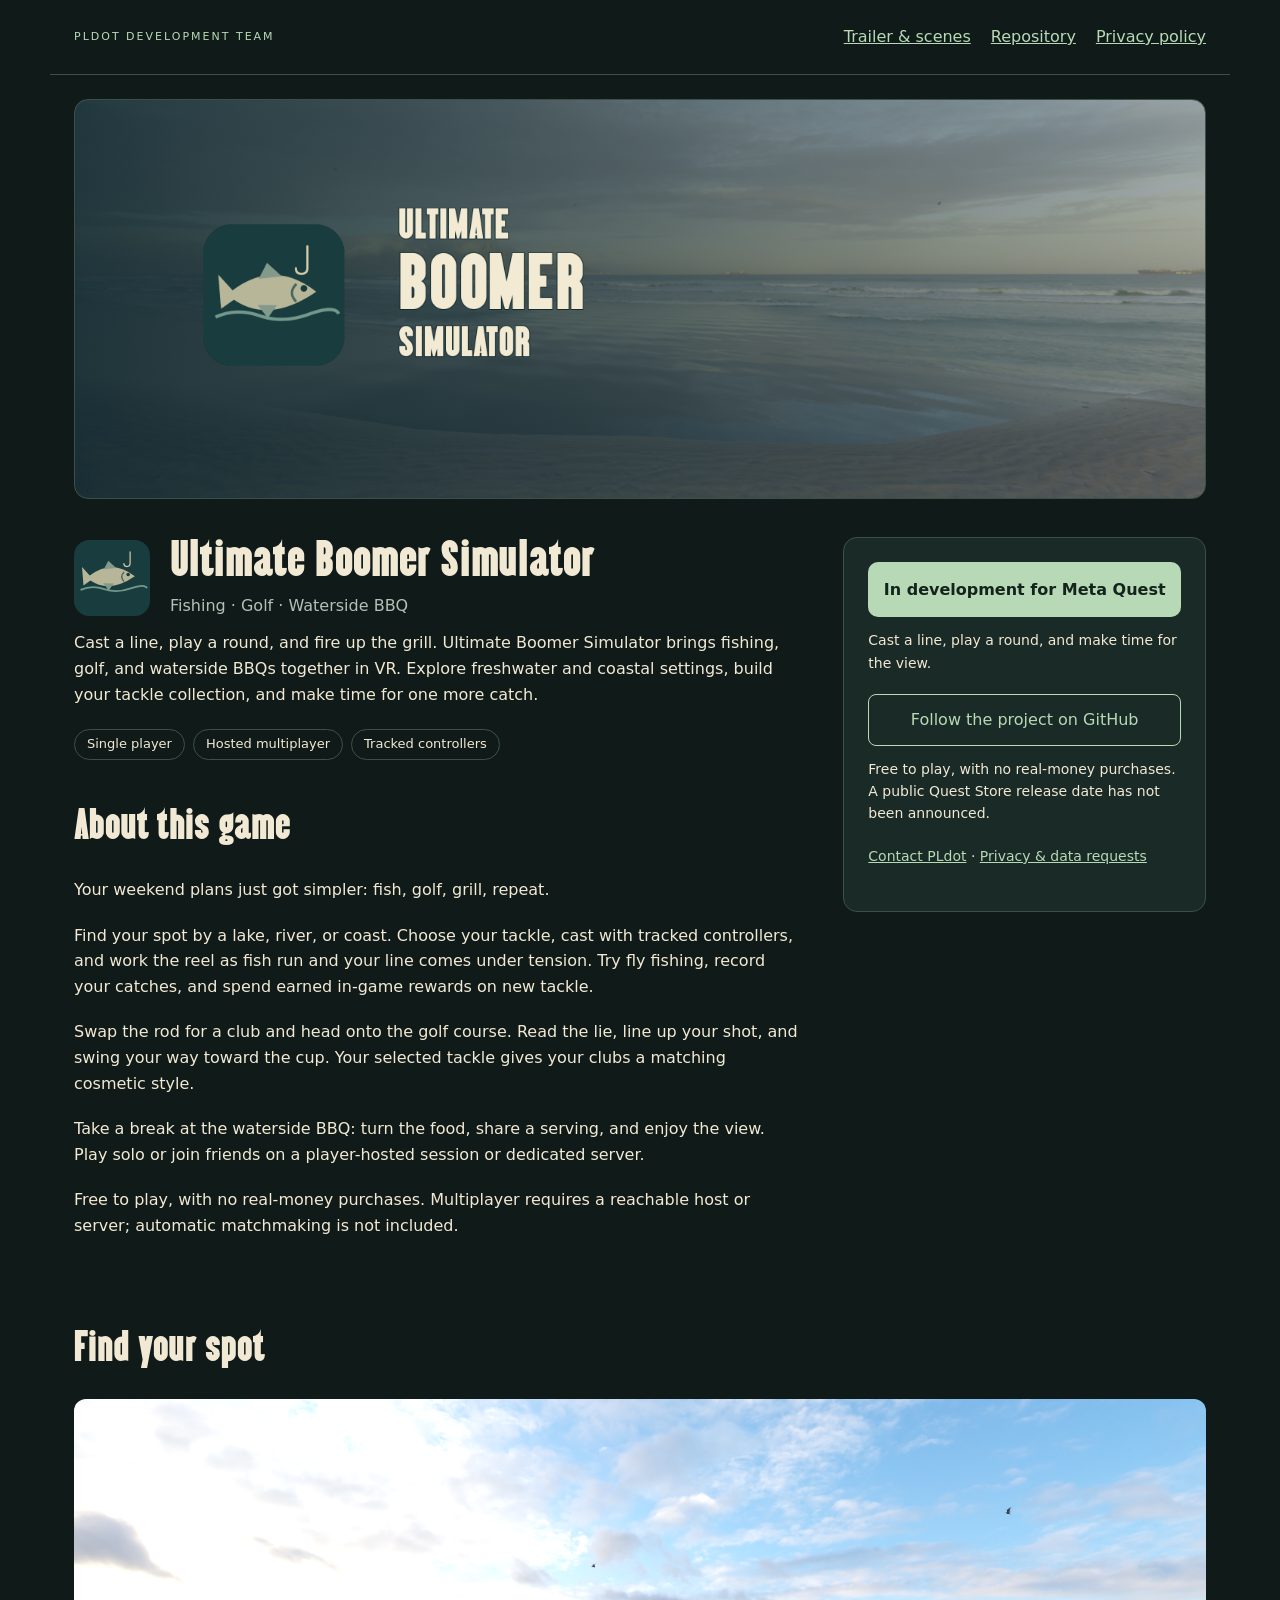
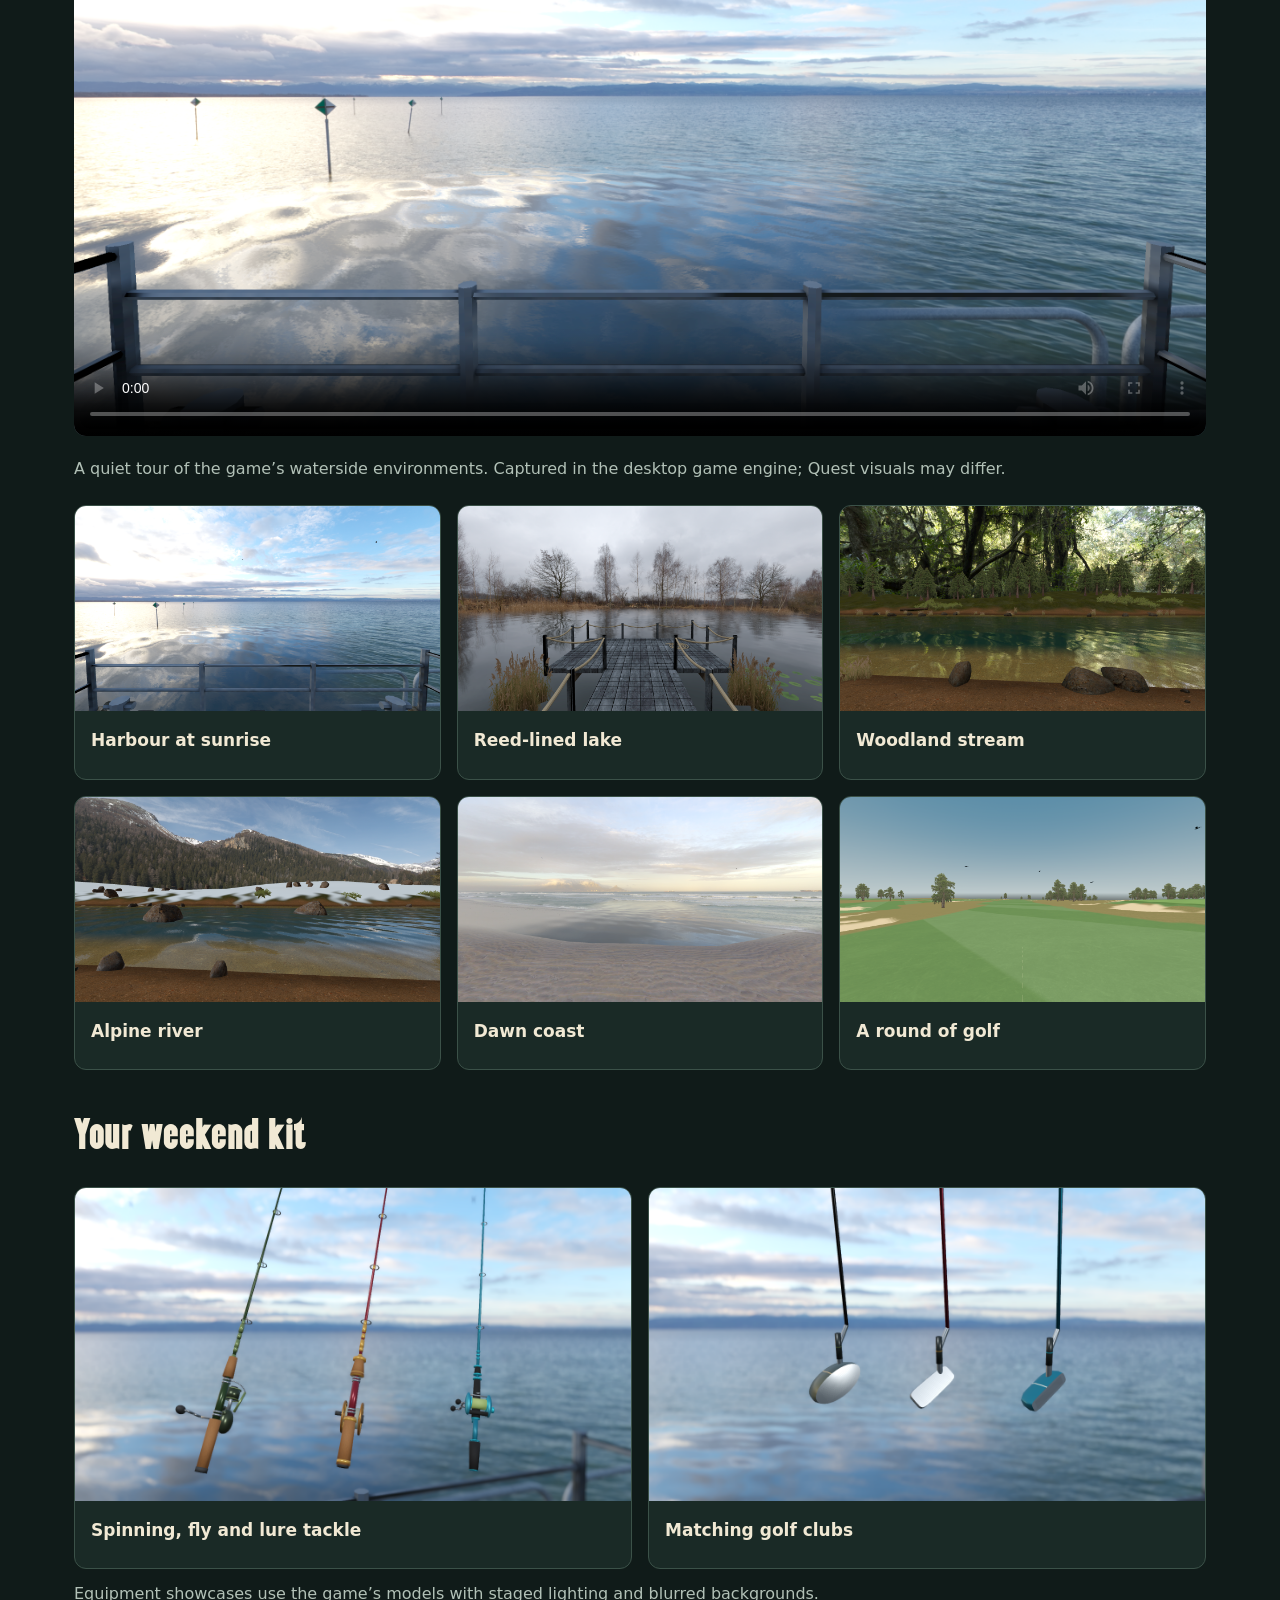
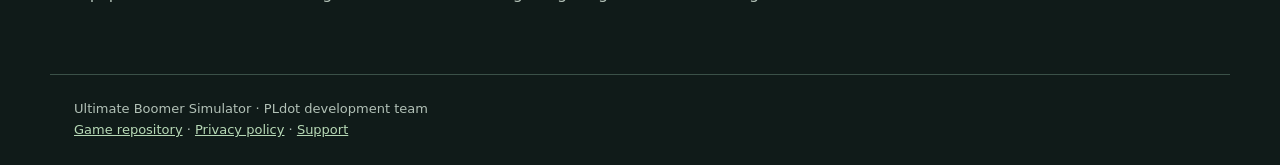
==== index.html @ dd02eeac "Publish Ultimate Boomer Simulator landing page" ====
<!doctype html>
<html lang="en"><meta charset="utf-8"><meta name="viewport" content="width=device-width, initial-scale=1">
<title>Ultimate Boomer Simulator | PLdot</title>
<meta name="description" content="Fish, golf and grill in Ultimate Boomer Simulator. Explore the environments, watch the trailer and follow development by PLdot.">
<link rel="canonical" href="https://jebot-git.github.io/">
<link rel="icon" type="image/png" href="media/icon.png">
<meta property="og:title" content="Ultimate Boomer Simulator">
<meta property="og:description" content="Fishing, golf and waterside BBQs in VR. Follow development by PLdot.">
<meta property="og:type" content="website">
<meta property="og:url" content="https://jebot-git.github.io/">
<meta property="og:image" content="https://jebot-git.github.io/media/cover-landscape.png">
<style>
:root{color-scheme:dark;--bg:#101b19;--panel:#1a2a26;--line:#3b5148;--muted:#b2c1b7;--paper:#f1e9d4;--mint:#b7d9b6}
*{box-sizing:border-box}body{margin:0;background:var(--bg);color:var(--paper);font:16px/1.6 system-ui,sans-serif}a{color:var(--mint)}a:focus-visible,summary:focus-visible{outline:3px solid #efd393;outline-offset:5px}main,header,footer{max-width:1180px;margin:auto;padding:24px}header{display:flex;justify-content:space-between;gap:16px;align-items:center;border-bottom:1px solid var(--line)}.label,small{font-size:11px;letter-spacing:2px;text-transform:uppercase}.label{color:var(--mint)}.draft{border:1px solid #9b885a;color:#efdaa5;padding:5px 12px;border-radius:30px;font-size:12px}.hero{min-height:310px;display:flex;flex-direction:column;justify-content:center;padding:40px;background:linear-gradient(125deg,#354d40,#1b3432);border:1px dashed #799078;border-radius:14px}.hero h2{font:clamp(32px,5vw,60px)/1.1 Georgia,serif;max-width:650px;margin:20px 0}.hero p{max-width:640px;color:var(--muted)}.layout{display:grid;grid-template-columns:minmax(0,2fr) minmax(250px,1fr);gap:44px;margin-top:38px}.identity{display:flex;gap:20px;align-items:center}.identity img{width:76px;height:76px}h1{font:34px/1.15 Georgia,serif;margin:0 0 8px}h2{font:28px Georgia,serif}h3{font-size:21px;margin:8px 0}p{margin:12px 0 20px}.subtle{color:var(--muted)}.tags{display:flex;flex-wrap:wrap;gap:8px;margin:22px 0}.tags span{border:1px solid var(--line);border-radius:24px;padding:4px 12px;font-size:13px}.price{background:var(--mint);color:#14241d;border-radius:10px;padding:15px;text-align:center;font-weight:650}.aside{background:var(--panel);border:1px solid var(--line);padding:24px;border-radius:14px;align-self:start}.aside p{font-size:14px}.gallery{display:grid;grid-template-columns:repeat(3,1fr);gap:16px;margin-top:24px}.capture{min-height:245px;background:var(--panel);border:1px dashed var(--line);border-radius:12px;padding:22px}.capture p{font-size:14px;color:var(--muted)}.capture small{font-size:9px;letter-spacing:1px}.number{font:28px Georgia,serif;color:var(--mint)}section{margin:44px 0}details{border:1px solid var(--line);border-radius:12px;padding:20px}summary{cursor:pointer;font-weight:600}table{width:100%;border-collapse:collapse;margin:20px 0}th,td{text-align:left;vertical-align:top;border-bottom:1px solid var(--line);padding:12px 8px}th{width:45%;font-weight:500}.copy{white-space:pre-wrap;font:inherit;background:#0e1715;padding:18px;border-radius:8px}footer{color:var(--muted);font-size:13px;border-top:1px solid var(--line)}@media(max-width:750px){.layout,.gallery{grid-template-columns:1fr}.hero{padding:24px;min-height:240px}.identity{align-items:flex-start}h1{font-size:28px}header{flex-wrap:wrap}main{padding:18px}}
.hero{background:linear-gradient(90deg,#0b242be0,#14272866),url("media/screenshot-05-blouberg_sunrise_2.png") center/cover;border:1px solid var(--line)}.hero img{width:min(680px,100%);height:auto}.capture{padding:0;min-height:0;overflow:hidden;border:1px solid var(--line)}.capture img{width:100%;aspect-ratio:16/9;object-fit:cover;display:block}.capture h3{font-size:17px;padding:8px 16px 16px}video{width:100%;border-radius:12px;background:#112d2f}.equipment{grid-template-columns:repeat(2,1fr)}@media(max-width:750px){.equipment{grid-template-columns:1fr}}
@font-face{font-family:Almonte;src:url('media/fonts/Almonte.otf');font-display:swap}h1,h2{font-family:Almonte,system-ui,sans-serif;font-weight:400}h1{font-size:42px}h2{font-size:36px}nav{display:flex;gap:20px;flex-wrap:wrap}.button{display:block;padding:12px 18px;border:1px solid var(--mint);border-radius:8px;text-align:center;text-decoration:none}.hero{min-height:400px}.hero img{max-height:340px;object-fit:contain;object-position:left}.skip{position:absolute;left:-9999px}.skip:focus{left:16px;top:16px;background:var(--bg);padding:16px;z-index:2}@media(prefers-reduced-motion:reduce){*{scroll-behavior:auto}}
</style>
<body><a class="skip" href="#main">Skip to content</a><header><span class="label">PLdot development team</span><nav aria-label="Main navigation"><a href="#environments">Trailer &amp; scenes</a><a href="https://github.com/jebot-git/raifslop">Repository</a><a href="https://jebot-git.github.io/raifslop/privacy.html">Privacy policy</a></nav></header>
<main id="main"><div class="hero"><img src="media/logo.png" alt="Ultimate Boomer Simulator — fish and hook logo"></div>
<div class="layout"><div><div class="identity"><img src="media/logo-mark.svg" alt="Existing fish and hook game icon"><div><h1>Ultimate Boomer Simulator</h1><span class="subtle">Fishing · Golf · Waterside BBQ</span></div></div><p>Cast a line, play a round, and fire up the grill. Ultimate Boomer Simulator brings fishing, golf, and waterside BBQs together in VR. Explore freshwater and coastal settings, build your tackle collection, and make time for one more catch.</p><div class="tags"><span>Single player</span><span>Hosted multiplayer</span><span>Tracked controllers</span></div><section><h2>About this game</h2><p>Your weekend plans just got simpler: fish, golf, grill, repeat.</p><p>Find your spot by a lake, river, or coast. Choose your tackle, cast with tracked controllers, and work the reel as fish run and your line comes under tension. Try fly fishing, record your catches, and spend earned in-game rewards on new tackle.</p><p>Swap the rod for a club and head onto the golf course. Read the lie, line up your shot, and swing your way toward the cup. Your selected tackle gives your clubs a matching cosmetic style.</p><p>Take a break at the waterside BBQ: turn the food, share a serving, and enjoy the view. Play solo or join friends on a player-hosted session or dedicated server.</p><p>Free to play, with no real-money purchases. Multiplayer requires a reachable host or server; automatic matchmaking is not included.</p></section></div>
<aside class="aside"><div class="price">In development for Meta Quest</div><p>Cast a line, play a round, and make time for the view.</p><a class="button" href="https://github.com/jebot-git/raifslop">Follow the project on GitHub</a><p>Free to play, with no real-money purchases. A public Quest Store release date has not been announced.</p><p><a href="mailto:jewzuv@gmail.com">Contact PLdot</a> · <a href="https://jebot-git.github.io/raifslop/privacy.html">Privacy &amp; data requests</a></p></aside></div>
<section id="environments"><h2>Find your spot</h2><video controls preload="metadata" poster="media/trailer-cover.png"><source src="media/trailer.mp4" type="video/mp4">Your browser cannot play this video. <a href="media/trailer.mp4">Download the trailer</a>.</video><p class="subtle">A quiet tour of the game’s waterside environments. Captured in the desktop game engine; Quest visuals may differ.</p><div class="gallery"><article class="capture"><a href="media/screenshot-01-lake_pier.png"><img loading="lazy" src="media/screenshot-01-lake_pier.png" alt="Harbour at sunrise"></a><h3>Harbour at sunrise</h3></article><article class="capture"><a href="media/screenshot-02-gray_pier.png"><img loading="lazy" src="media/screenshot-02-gray_pier.png" alt="Reed-lined lake"></a><h3>Reed-lined lake</h3></article><article class="capture"><a href="media/screenshot-03-cedar_creek.png"><img loading="lazy" src="media/screenshot-03-cedar_creek.png" alt="Woodland stream"></a><h3>Woodland stream</h3></article><article class="capture"><a href="media/screenshot-04-glacier_run.png"><img loading="lazy" src="media/screenshot-04-glacier_run.png" alt="Alpine river"></a><h3>Alpine river</h3></article><article class="capture"><a href="media/screenshot-05-blouberg_sunrise_2.png"><img loading="lazy" src="media/screenshot-05-blouberg_sunrise_2.png" alt="Dawn coast"></a><h3>Dawn coast</h3></article><article class="capture"><a href="media/screenshot-06-golf.png"><img loading="lazy" src="media/screenshot-06-golf.png" alt="A round of golf"></a><h3>A round of golf</h3></article></div></section><section><h2>Your weekend kit</h2><div class="gallery equipment"><article class="capture"><a href="media/promo-tackle.png"><img loading="lazy" src="media/promo-tackle.png" alt="Spinning, fly and lure tackle"></a><h3>Spinning, fly and lure tackle</h3></article><article class="capture"><a href="media/promo-clubs.png"><img loading="lazy" src="media/promo-clubs.png" alt="Matching golf clubs"></a><h3>Matching golf clubs</h3></article></div><p class="subtle">Equipment showcases use the game’s models with staged lighting and blurred backgrounds.</p></section>


</main><footer>Ultimate Boomer Simulator · PLdot development team<br><a href="https://github.com/jebot-git/raifslop">Game repository</a> · <a href="https://jebot-git.github.io/raifslop/privacy.html">Privacy policy</a> · <a href="mailto:jewzuv@gmail.com">Support</a></footer></body></html>
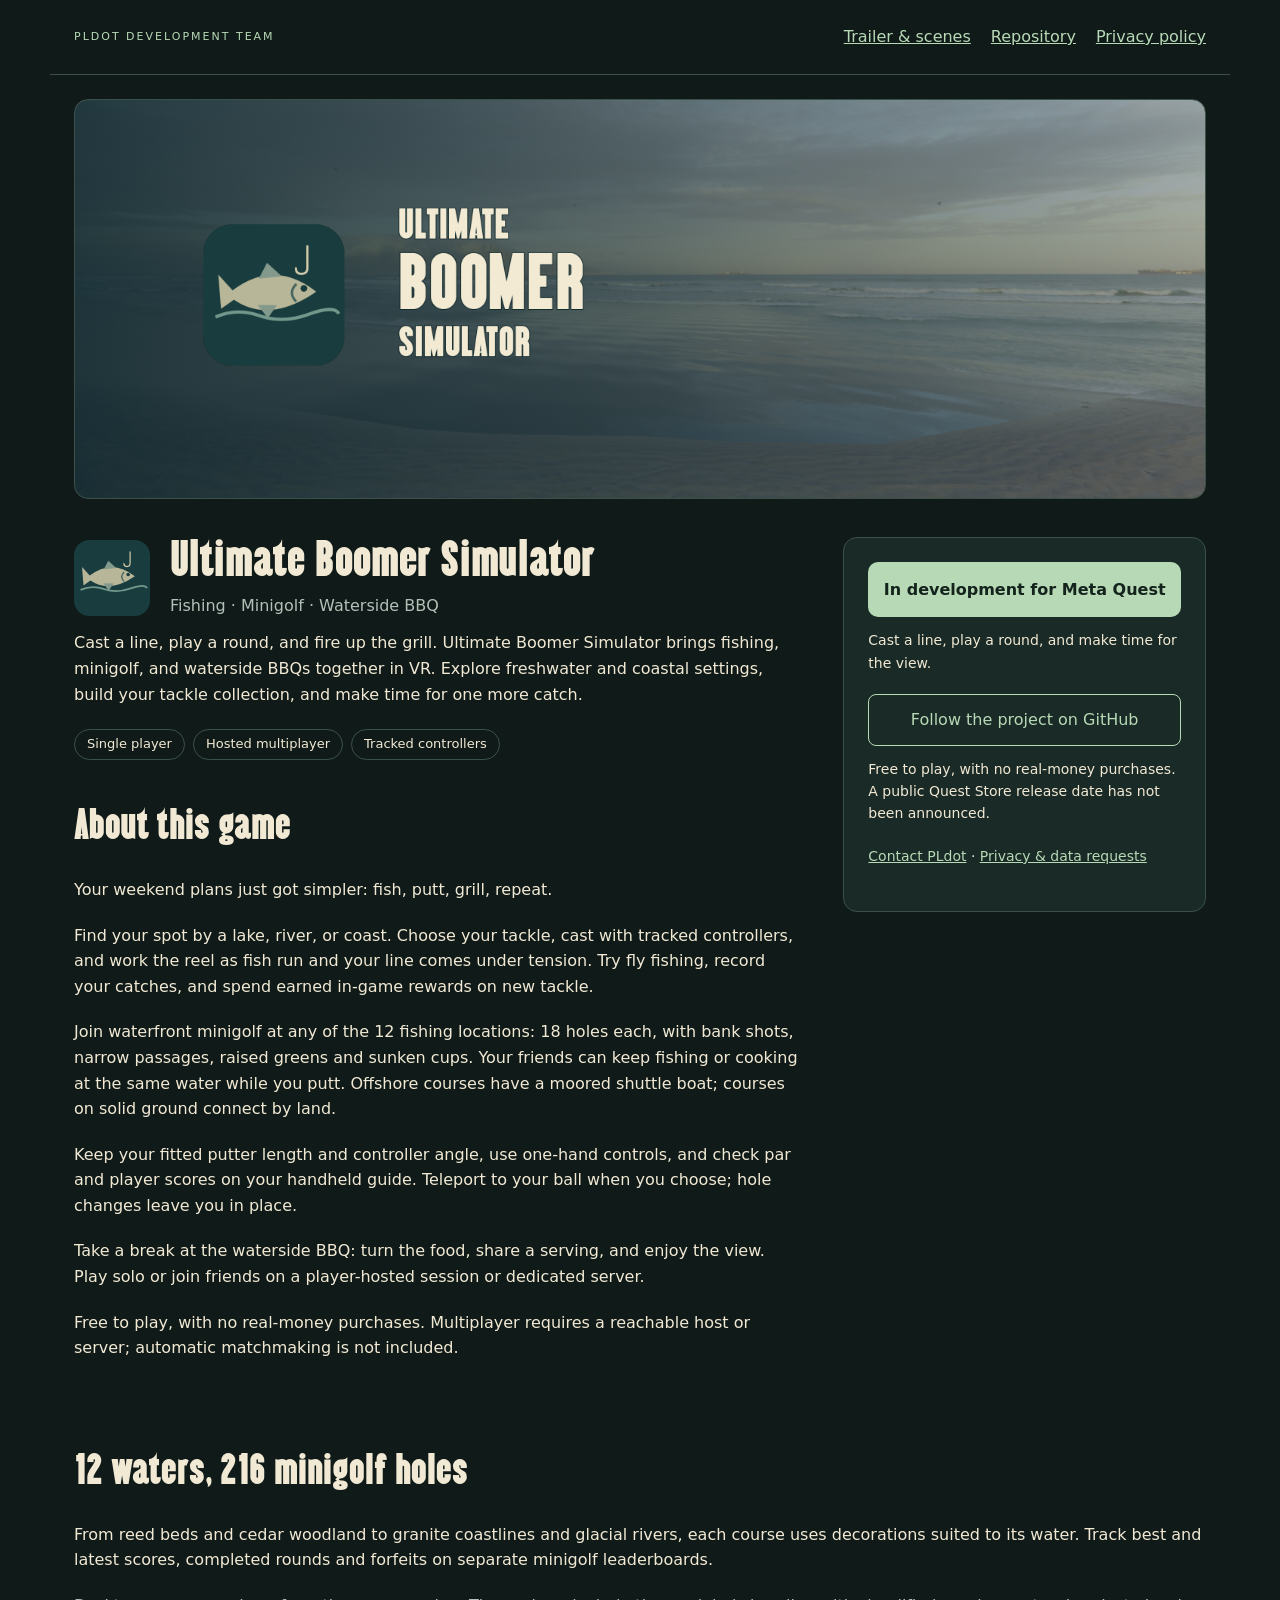
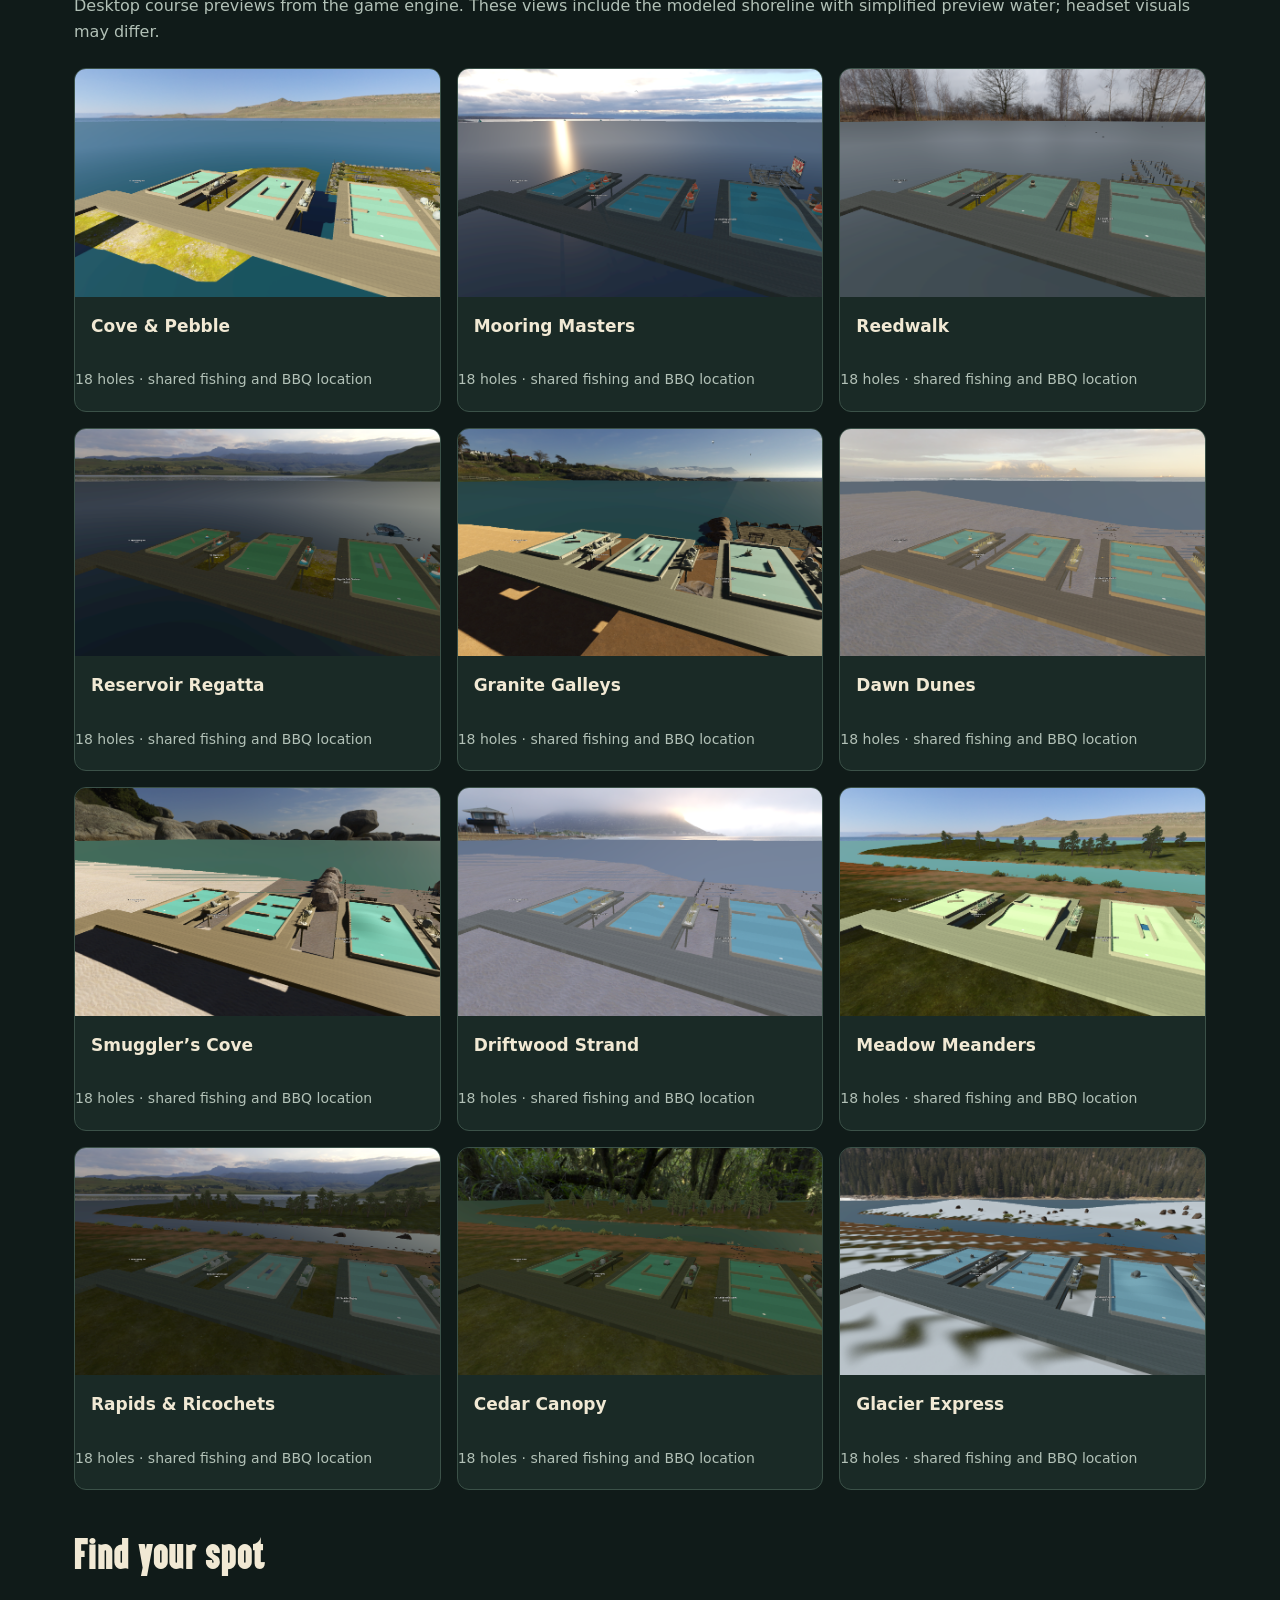
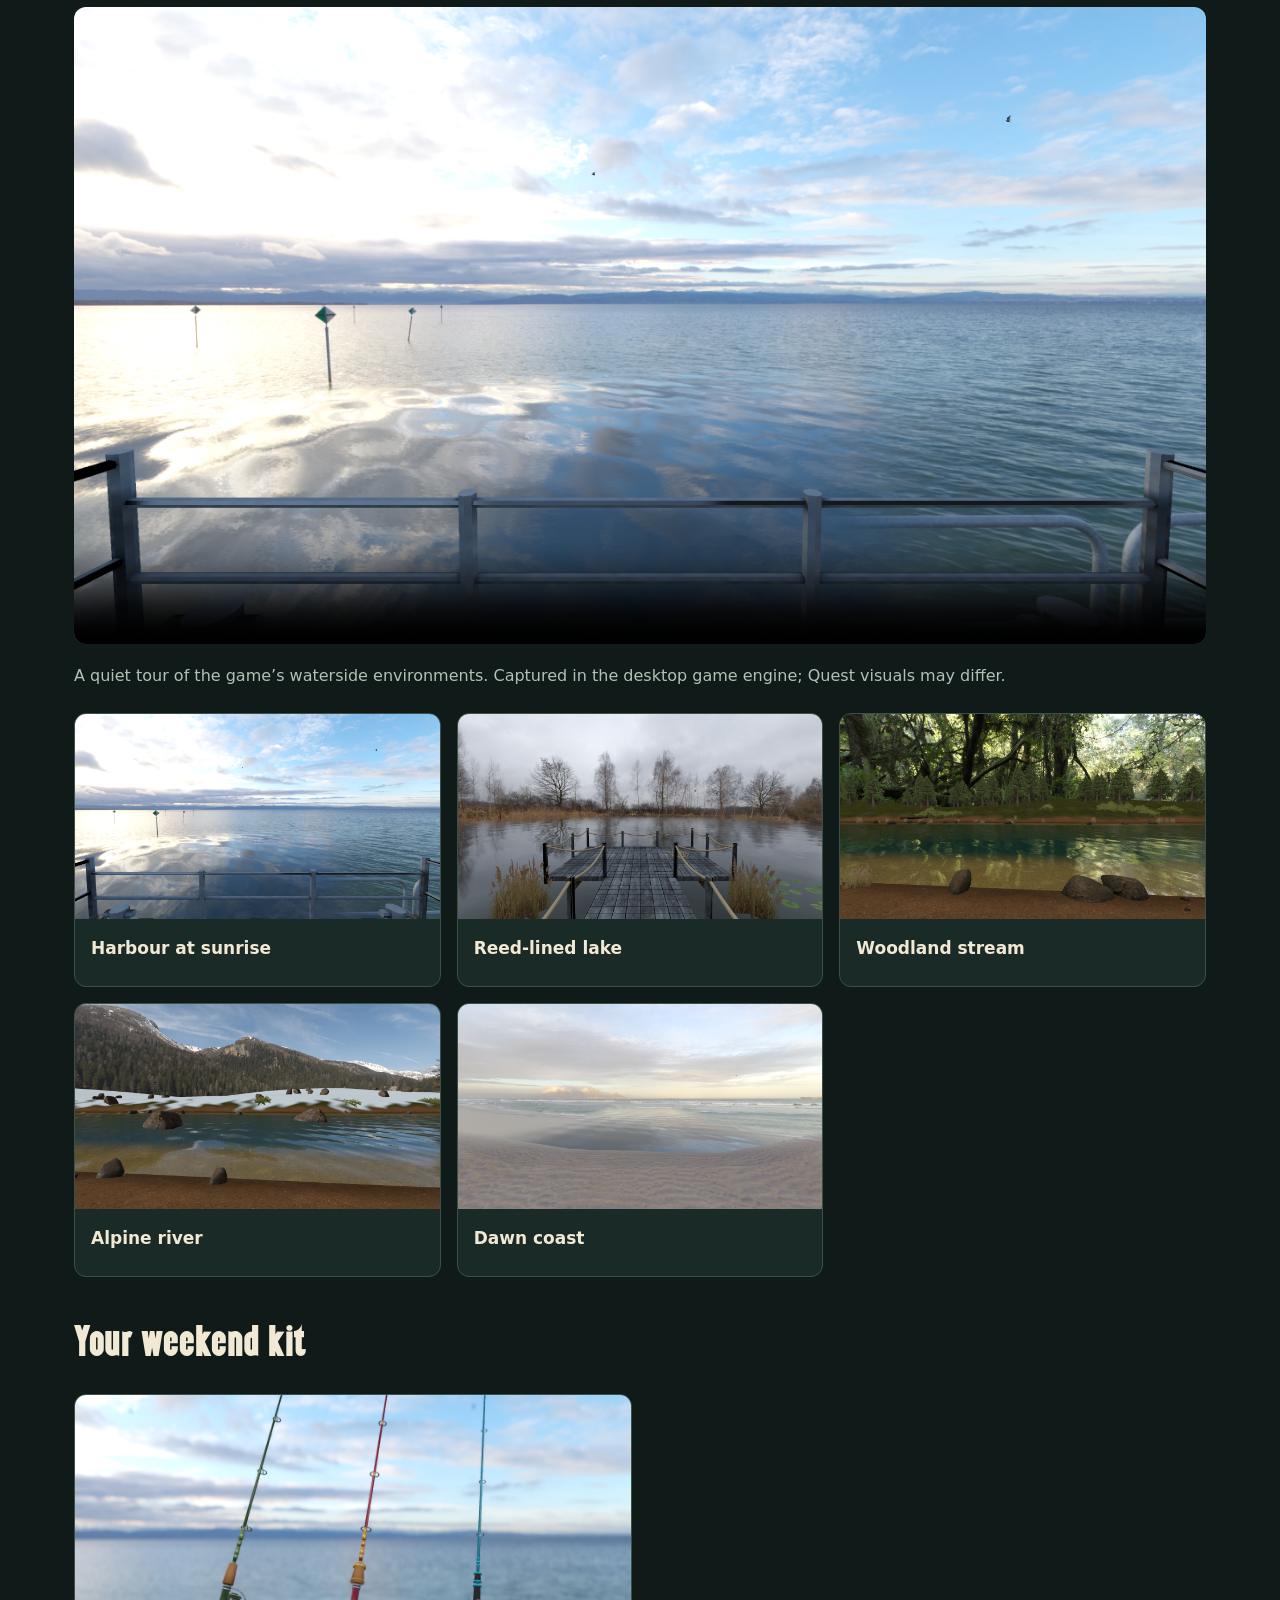
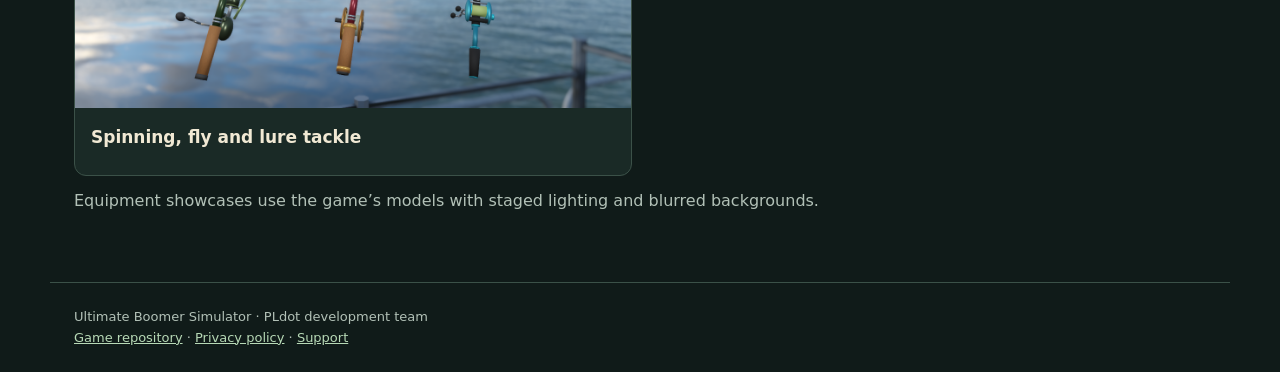
==== commit bf1fad67: "Replace golf showcase with waterfront minigolf at all twelve waters" ====
--- a/index.html
+++ b/index.html
@@ -1,11 +1,11 @@
 <!doctype html>
 <html lang="en"><meta charset="utf-8"><meta name="viewport" content="width=device-width, initial-scale=1">
 <title>Ultimate Boomer Simulator | PLdot</title>
-<meta name="description" content="Fish, golf and grill in Ultimate Boomer Simulator. Explore the environments, watch the trailer and follow development by PLdot.">
+<meta name="description" content="Fish, play minigolf and grill in Ultimate Boomer Simulator. Explore the environments, watch the trailer and follow development by PLdot.">
 <link rel="canonical" href="https://jebot-git.github.io/">
 <link rel="icon" type="image/png" href="media/icon.png">
 <meta property="og:title" content="Ultimate Boomer Simulator">
-<meta property="og:description" content="Fishing, golf and waterside BBQs in VR. Follow development by PLdot.">
+<meta property="og:description" content="Fishing, minigolf and waterside BBQs in VR. Follow development by PLdot.">
 <meta property="og:type" content="website">
 <meta property="og:url" content="https://jebot-git.github.io/">
 <meta property="og:image" content="https://jebot-git.github.io/media/cover-landscape.png">
@@ -14,12 +14,12 @@
 *{box-sizing:border-box}body{margin:0;background:var(--bg);color:var(--paper);font:16px/1.6 system-ui,sans-serif}a{color:var(--mint)}a:focus-visible,summary:focus-visible{outline:3px solid #efd393;outline-offset:5px}main,header,footer{max-width:1180px;margin:auto;padding:24px}header{display:flex;justify-content:space-between;gap:16px;align-items:center;border-bottom:1px solid var(--line)}.label,small{font-size:11px;letter-spacing:2px;text-transform:uppercase}.label{color:var(--mint)}.draft{border:1px solid #9b885a;color:#efdaa5;padding:5px 12px;border-radius:30px;font-size:12px}.hero{min-height:310px;display:flex;flex-direction:column;justify-content:center;padding:40px;background:linear-gradient(125deg,#354d40,#1b3432);border:1px dashed #799078;border-radius:14px}.hero h2{font:clamp(32px,5vw,60px)/1.1 Georgia,serif;max-width:650px;margin:20px 0}.hero p{max-width:640px;color:var(--muted)}.layout{display:grid;grid-template-columns:minmax(0,2fr) minmax(250px,1fr);gap:44px;margin-top:38px}.identity{display:flex;gap:20px;align-items:center}.identity img{width:76px;height:76px}h1{font:34px/1.15 Georgia,serif;margin:0 0 8px}h2{font:28px Georgia,serif}h3{font-size:21px;margin:8px 0}p{margin:12px 0 20px}.subtle{color:var(--muted)}.tags{display:flex;flex-wrap:wrap;gap:8px;margin:22px 0}.tags span{border:1px solid var(--line);border-radius:24px;padding:4px 12px;font-size:13px}.price{background:var(--mint);color:#14241d;border-radius:10px;padding:15px;text-align:center;font-weight:650}.aside{background:var(--panel);border:1px solid var(--line);padding:24px;border-radius:14px;align-self:start}.aside p{font-size:14px}.gallery{display:grid;grid-template-columns:repeat(3,1fr);gap:16px;margin-top:24px}.capture{min-height:245px;background:var(--panel);border:1px dashed var(--line);border-radius:12px;padding:22px}.capture p{font-size:14px;color:var(--muted)}.capture small{font-size:9px;letter-spacing:1px}.number{font:28px Georgia,serif;color:var(--mint)}section{margin:44px 0}details{border:1px solid var(--line);border-radius:12px;padding:20px}summary{cursor:pointer;font-weight:600}table{width:100%;border-collapse:collapse;margin:20px 0}th,td{text-align:left;vertical-align:top;border-bottom:1px solid var(--line);padding:12px 8px}th{width:45%;font-weight:500}.copy{white-space:pre-wrap;font:inherit;background:#0e1715;padding:18px;border-radius:8px}footer{color:var(--muted);font-size:13px;border-top:1px solid var(--line)}@media(max-width:750px){.layout,.gallery{grid-template-columns:1fr}.hero{padding:24px;min-height:240px}.identity{align-items:flex-start}h1{font-size:28px}header{flex-wrap:wrap}main{padding:18px}}
 .hero{background:linear-gradient(90deg,#0b242be0,#14272866),url("media/screenshot-05-blouberg_sunrise_2.png") center/cover;border:1px solid var(--line)}.hero img{width:min(680px,100%);height:auto}.capture{padding:0;min-height:0;overflow:hidden;border:1px solid var(--line)}.capture img{width:100%;aspect-ratio:16/9;object-fit:cover;display:block}.capture h3{font-size:17px;padding:8px 16px 16px}video{width:100%;border-radius:12px;background:#112d2f}.equipment{grid-template-columns:repeat(2,1fr)}@media(max-width:750px){.equipment{grid-template-columns:1fr}}
 @font-face{font-family:Almonte;src:url('media/fonts/Almonte.otf');font-display:swap}h1,h2{font-family:Almonte,system-ui,sans-serif;font-weight:400}h1{font-size:42px}h2{font-size:36px}nav{display:flex;gap:20px;flex-wrap:wrap}.button{display:block;padding:12px 18px;border:1px solid var(--mint);border-radius:8px;text-align:center;text-decoration:none}.hero{min-height:400px}.hero img{max-height:340px;object-fit:contain;object-position:left}.skip{position:absolute;left:-9999px}.skip:focus{left:16px;top:16px;background:var(--bg);padding:16px;z-index:2}@media(prefers-reduced-motion:reduce){*{scroll-behavior:auto}}
-</style>
+#minigolf img{height:auto;aspect-ratio:8/5;object-fit:contain}</style>
 <body><a class="skip" href="#main">Skip to content</a><header><span class="label">PLdot development team</span><nav aria-label="Main navigation"><a href="#environments">Trailer &amp; scenes</a><a href="https://github.com/jebot-git/raifslop">Repository</a><a href="https://jebot-git.github.io/raifslop/privacy.html">Privacy policy</a></nav></header>
 <main id="main"><div class="hero"><img src="media/logo.png" alt="Ultimate Boomer Simulator — fish and hook logo"></div>
-<div class="layout"><div><div class="identity"><img src="media/logo-mark.svg" alt="Existing fish and hook game icon"><div><h1>Ultimate Boomer Simulator</h1><span class="subtle">Fishing · Golf · Waterside BBQ</span></div></div><p>Cast a line, play a round, and fire up the grill. Ultimate Boomer Simulator brings fishing, golf, and waterside BBQs together in VR. Explore freshwater and coastal settings, build your tackle collection, and make time for one more catch.</p><div class="tags"><span>Single player</span><span>Hosted multiplayer</span><span>Tracked controllers</span></div><section><h2>About this game</h2><p>Your weekend plans just got simpler: fish, golf, grill, repeat.</p><p>Find your spot by a lake, river, or coast. Choose your tackle, cast with tracked controllers, and work the reel as fish run and your line comes under tension. Try fly fishing, record your catches, and spend earned in-game rewards on new tackle.</p><p>Swap the rod for a club and head onto the golf course. Read the lie, line up your shot, and swing your way toward the cup. Your selected tackle gives your clubs a matching cosmetic style.</p><p>Take a break at the waterside BBQ: turn the food, share a serving, and enjoy the view. Play solo or join friends on a player-hosted session or dedicated server.</p><p>Free to play, with no real-money purchases. Multiplayer requires a reachable host or server; automatic matchmaking is not included.</p></section></div>
+<div class="layout"><div><div class="identity"><img src="media/logo-mark.svg" alt="Existing fish and hook game icon"><div><h1>Ultimate Boomer Simulator</h1><span class="subtle">Fishing · Minigolf · Waterside BBQ</span></div></div><p>Cast a line, play a round, and fire up the grill. Ultimate Boomer Simulator brings fishing, minigolf, and waterside BBQs together in VR. Explore freshwater and coastal settings, build your tackle collection, and make time for one more catch.</p><div class="tags"><span>Single player</span><span>Hosted multiplayer</span><span>Tracked controllers</span></div><section><h2>About this game</h2><p>Your weekend plans just got simpler: fish, putt, grill, repeat.</p><p>Find your spot by a lake, river, or coast. Choose your tackle, cast with tracked controllers, and work the reel as fish run and your line comes under tension. Try fly fishing, record your catches, and spend earned in-game rewards on new tackle.</p><p>Join waterfront minigolf at any of the 12 fishing locations: 18 holes each, with bank shots, narrow passages, raised greens and sunken cups. Your friends can keep fishing or cooking at the same water while you putt. Offshore courses have a moored shuttle boat; courses on solid ground connect by land.</p><p>Keep your fitted putter length and controller angle, use one-hand controls, and check par and player scores on your handheld guide. Teleport to your ball when you choose; hole changes leave you in place.</p><p>Take a break at the waterside BBQ: turn the food, share a serving, and enjoy the view. Play solo or join friends on a player-hosted session or dedicated server.</p><p>Free to play, with no real-money purchases. Multiplayer requires a reachable host or server; automatic matchmaking is not included.</p></section></div>
 <aside class="aside"><div class="price">In development for Meta Quest</div><p>Cast a line, play a round, and make time for the view.</p><a class="button" href="https://github.com/jebot-git/raifslop">Follow the project on GitHub</a><p>Free to play, with no real-money purchases. A public Quest Store release date has not been announced.</p><p><a href="mailto:jewzuv@gmail.com">Contact PLdot</a> · <a href="https://jebot-git.github.io/raifslop/privacy.html">Privacy &amp; data requests</a></p></aside></div>
-<section id="environments"><h2>Find your spot</h2><video controls preload="metadata" poster="media/trailer-cover.png"><source src="media/trailer.mp4" type="video/mp4">Your browser cannot play this video. <a href="media/trailer.mp4">Download the trailer</a>.</video><p class="subtle">A quiet tour of the game’s waterside environments. Captured in the desktop game engine; Quest visuals may differ.</p><div class="gallery"><article class="capture"><a href="media/screenshot-01-lake_pier.png"><img loading="lazy" src="media/screenshot-01-lake_pier.png" alt="Harbour at sunrise"></a><h3>Harbour at sunrise</h3></article><article class="capture"><a href="media/screenshot-02-gray_pier.png"><img loading="lazy" src="media/screenshot-02-gray_pier.png" alt="Reed-lined lake"></a><h3>Reed-lined lake</h3></article><article class="capture"><a href="media/screenshot-03-cedar_creek.png"><img loading="lazy" src="media/screenshot-03-cedar_creek.png" alt="Woodland stream"></a><h3>Woodland stream</h3></article><article class="capture"><a href="media/screenshot-04-glacier_run.png"><img loading="lazy" src="media/screenshot-04-glacier_run.png" alt="Alpine river"></a><h3>Alpine river</h3></article><article class="capture"><a href="media/screenshot-05-blouberg_sunrise_2.png"><img loading="lazy" src="media/screenshot-05-blouberg_sunrise_2.png" alt="Dawn coast"></a><h3>Dawn coast</h3></article><article class="capture"><a href="media/screenshot-06-golf.png"><img loading="lazy" src="media/screenshot-06-golf.png" alt="A round of golf"></a><h3>A round of golf</h3></article></div></section><section><h2>Your weekend kit</h2><div class="gallery equipment"><article class="capture"><a href="media/promo-tackle.png"><img loading="lazy" src="media/promo-tackle.png" alt="Spinning, fly and lure tackle"></a><h3>Spinning, fly and lure tackle</h3></article><article class="capture"><a href="media/promo-clubs.png"><img loading="lazy" src="media/promo-clubs.png" alt="Matching golf clubs"></a><h3>Matching golf clubs</h3></article></div><p class="subtle">Equipment showcases use the game’s models with staged lighting and blurred backgrounds.</p></section>
+<section id="minigolf"><h2>12 waters, 216 minigolf holes</h2><p>From reed beds and cedar woodland to granite coastlines and glacial rivers, each course uses decorations suited to its water. Track best and latest scores, completed rounds and forfeits on separate minigolf leaderboards.</p><p class="subtle">Desktop course previews from the game engine. These views include the modeled shoreline with simplified preview water; headset visuals may differ.</p><div class="gallery"><article class="capture"><a href="media/minigolf-lakeside.png"><img loading="lazy" width="1600" height="1000" src="media/minigolf-lakeside.png" alt="Cove & Pebble waterfront minigolf course preview"></a><h3>Cove & Pebble</h3><p>18 holes · shared fishing and BBQ location</p></article><article class="capture"><a href="media/minigolf-lake_pier.png"><img loading="lazy" width="1600" height="1000" src="media/minigolf-lake_pier.png" alt="Mooring Masters waterfront minigolf course preview"></a><h3>Mooring Masters</h3><p>18 holes · shared fishing and BBQ location</p></article><article class="capture"><a href="media/minigolf-gray_pier.png"><img loading="lazy" width="1600" height="1000" src="media/minigolf-gray_pier.png" alt="Reedwalk waterfront minigolf course preview"></a><h3>Reedwalk</h3><p>18 holes · shared fishing and BBQ location</p></article><article class="capture"><a href="media/minigolf-bell_park_pier.png"><img loading="lazy" width="1600" height="1000" src="media/minigolf-bell_park_pier.png" alt="Reservoir Regatta waterfront minigolf course preview"></a><h3>Reservoir Regatta</h3><p>18 holes · shared fishing and BBQ location</p></article><article class="capture"><a href="media/minigolf-simons_town_rocks.png"><img loading="lazy" width="1600" height="1000" src="media/minigolf-simons_town_rocks.png" alt="Granite Galleys waterfront minigolf course preview"></a><h3>Granite Galleys</h3><p>18 holes · shared fishing and BBQ location</p></article><article class="capture"><a href="media/minigolf-blouberg_sunrise_2.png"><img loading="lazy" width="1600" height="1000" src="media/minigolf-blouberg_sunrise_2.png" alt="Dawn Dunes waterfront minigolf course preview"></a><h3>Dawn Dunes</h3><p>18 holes · shared fishing and BBQ location</p></article><article class="capture"><a href="media/minigolf-secluded_beach.png"><img loading="lazy" width="1600" height="1000" src="media/minigolf-secluded_beach.png" alt="Smuggler’s Cove waterfront minigolf course preview"></a><h3>Smuggler’s Cove</h3><p>18 holes · shared fishing and BBQ location</p></article><article class="capture"><a href="media/minigolf-fish_hoek_beach.png"><img loading="lazy" width="1600" height="1000" src="media/minigolf-fish_hoek_beach.png" alt="Driftwood Strand waterfront minigolf course preview"></a><h3>Driftwood Strand</h3><p>18 holes · shared fishing and BBQ location</p></article><article class="capture"><a href="media/minigolf-meadow_bend.png"><img loading="lazy" width="1600" height="1000" src="media/minigolf-meadow_bend.png" alt="Meadow Meanders waterfront minigolf course preview"></a><h3>Meadow Meanders</h3><p>18 holes · shared fishing and BBQ location</p></article><article class="capture"><a href="media/minigolf-boulder_run.png"><img loading="lazy" width="1600" height="1000" src="media/minigolf-boulder_run.png" alt="Rapids & Ricochets waterfront minigolf course preview"></a><h3>Rapids & Ricochets</h3><p>18 holes · shared fishing and BBQ location</p></article><article class="capture"><a href="media/minigolf-cedar_creek.png"><img loading="lazy" width="1600" height="1000" src="media/minigolf-cedar_creek.png" alt="Cedar Canopy waterfront minigolf course preview"></a><h3>Cedar Canopy</h3><p>18 holes · shared fishing and BBQ location</p></article><article class="capture"><a href="media/minigolf-glacier_run.png"><img loading="lazy" width="1600" height="1000" src="media/minigolf-glacier_run.png" alt="Glacier Express waterfront minigolf course preview"></a><h3>Glacier Express</h3><p>18 holes · shared fishing and BBQ location</p></article></div></section><section id="environments"><h2>Find your spot</h2><video controls preload="metadata" poster="media/trailer-cover.png"><source src="media/trailer.mp4" type="video/mp4">Your browser cannot play this video. <a href="media/trailer.mp4">Download the trailer</a>.</video><p class="subtle">A quiet tour of the game’s waterside environments. Captured in the desktop game engine; Quest visuals may differ.</p><div class="gallery"><article class="capture"><a href="media/screenshot-01-lake_pier.png"><img loading="lazy" src="media/screenshot-01-lake_pier.png" alt="Harbour at sunrise"></a><h3>Harbour at sunrise</h3></article><article class="capture"><a href="media/screenshot-02-gray_pier.png"><img loading="lazy" src="media/screenshot-02-gray_pier.png" alt="Reed-lined lake"></a><h3>Reed-lined lake</h3></article><article class="capture"><a href="media/screenshot-03-cedar_creek.png"><img loading="lazy" src="media/screenshot-03-cedar_creek.png" alt="Woodland stream"></a><h3>Woodland stream</h3></article><article class="capture"><a href="media/screenshot-04-glacier_run.png"><img loading="lazy" src="media/screenshot-04-glacier_run.png" alt="Alpine river"></a><h3>Alpine river</h3></article><article class="capture"><a href="media/screenshot-05-blouberg_sunrise_2.png"><img loading="lazy" src="media/screenshot-05-blouberg_sunrise_2.png" alt="Dawn coast"></a><h3>Dawn coast</h3></article></div></section><section><h2>Your weekend kit</h2><div class="gallery equipment"><article class="capture"><a href="media/promo-tackle.png"><img loading="lazy" src="media/promo-tackle.png" alt="Spinning, fly and lure tackle"></a><h3>Spinning, fly and lure tackle</h3></article></div><p class="subtle">Equipment showcases use the game’s models with staged lighting and blurred backgrounds.</p></section>
 
 
 </main><footer>Ultimate Boomer Simulator · PLdot development team<br><a href="https://github.com/jebot-git/raifslop">Game repository</a> · <a href="https://jebot-git.github.io/raifslop/privacy.html">Privacy policy</a> · <a href="mailto:jewzuv@gmail.com">Support</a></footer></body></html>
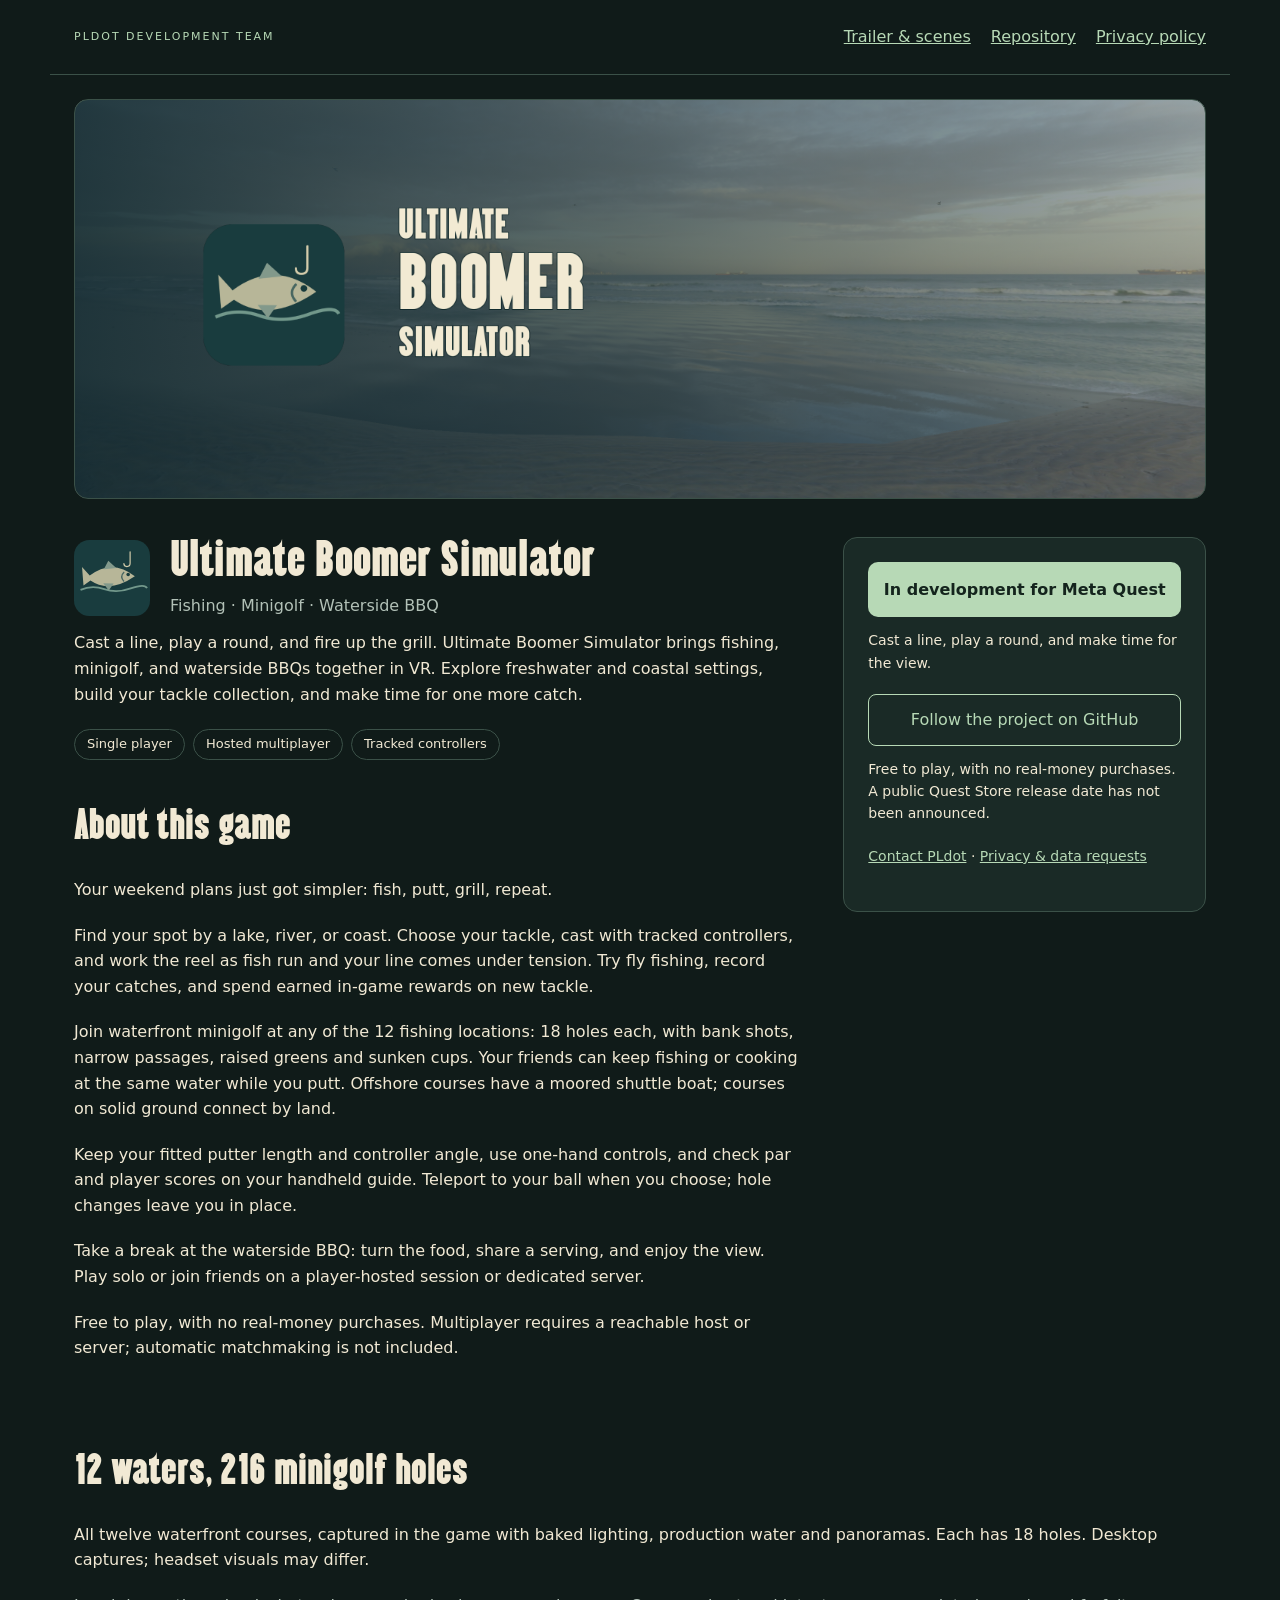
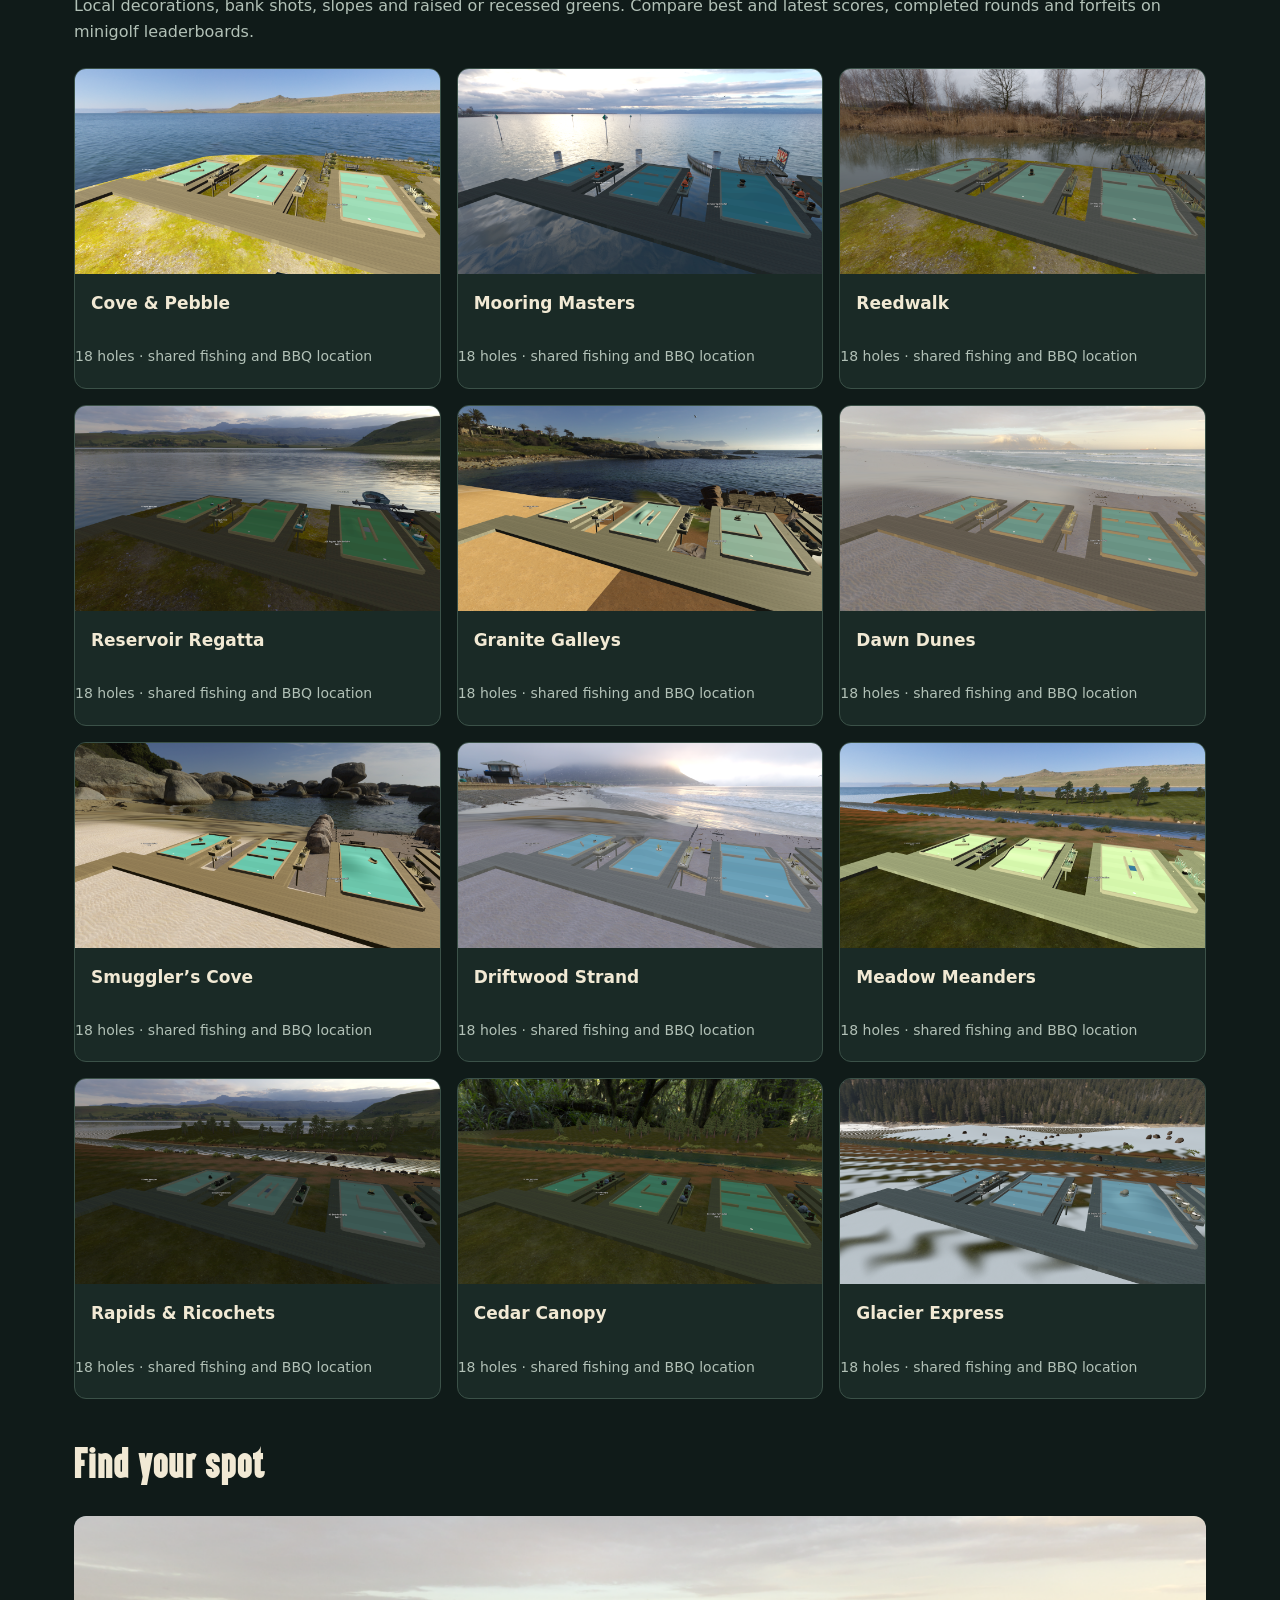
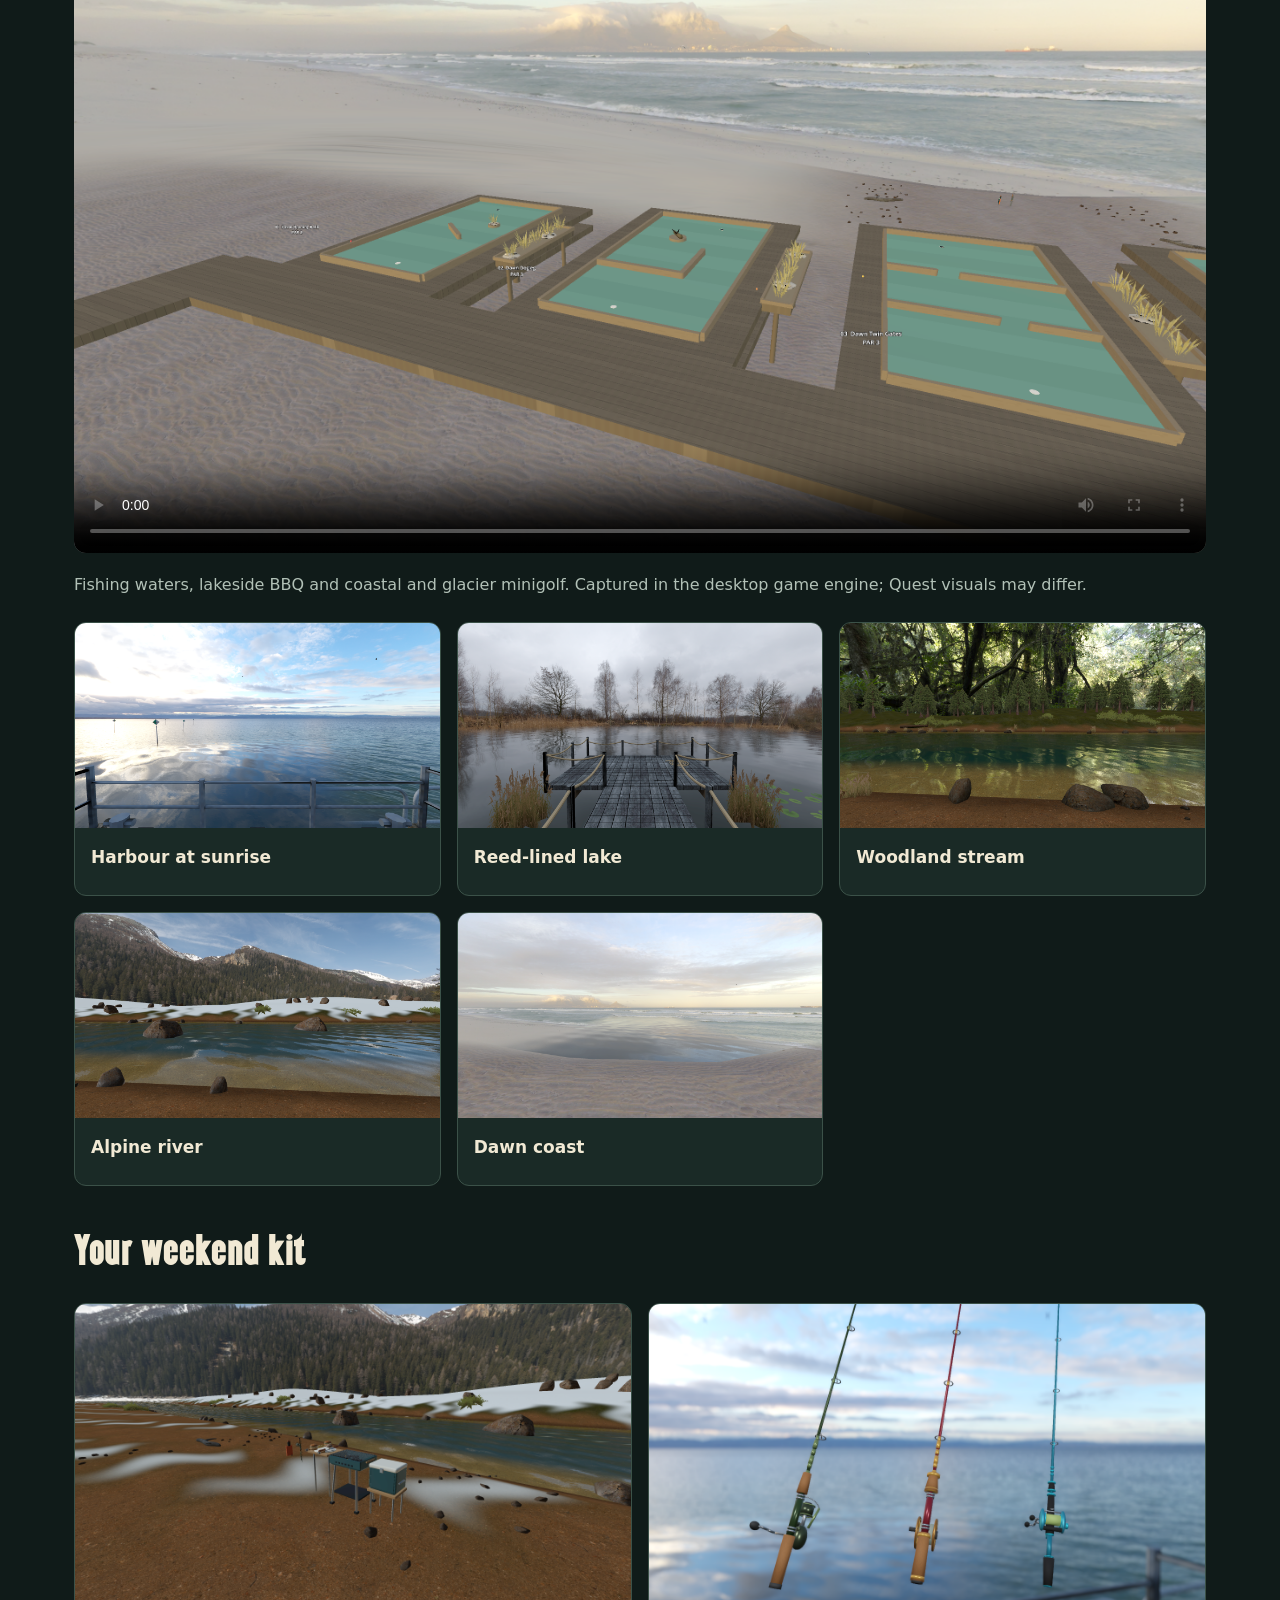
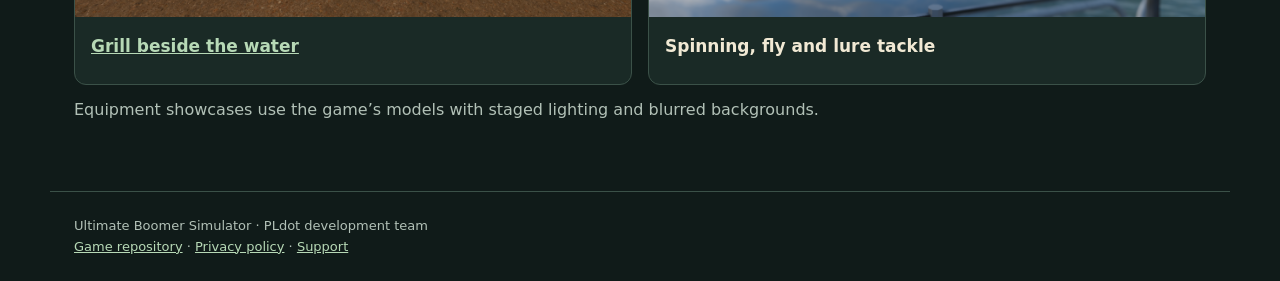
==== commit d3efffd7: "Refresh waterfront minigolf previews and trailer" ====
--- a/index.html
+++ b/index.html
@@ -14,12 +14,12 @@
 *{box-sizing:border-box}body{margin:0;background:var(--bg);color:var(--paper);font:16px/1.6 system-ui,sans-serif}a{color:var(--mint)}a:focus-visible,summary:focus-visible{outline:3px solid #efd393;outline-offset:5px}main,header,footer{max-width:1180px;margin:auto;padding:24px}header{display:flex;justify-content:space-between;gap:16px;align-items:center;border-bottom:1px solid var(--line)}.label,small{font-size:11px;letter-spacing:2px;text-transform:uppercase}.label{color:var(--mint)}.draft{border:1px solid #9b885a;color:#efdaa5;padding:5px 12px;border-radius:30px;font-size:12px}.hero{min-height:310px;display:flex;flex-direction:column;justify-content:center;padding:40px;background:linear-gradient(125deg,#354d40,#1b3432);border:1px dashed #799078;border-radius:14px}.hero h2{font:clamp(32px,5vw,60px)/1.1 Georgia,serif;max-width:650px;margin:20px 0}.hero p{max-width:640px;color:var(--muted)}.layout{display:grid;grid-template-columns:minmax(0,2fr) minmax(250px,1fr);gap:44px;margin-top:38px}.identity{display:flex;gap:20px;align-items:center}.identity img{width:76px;height:76px}h1{font:34px/1.15 Georgia,serif;margin:0 0 8px}h2{font:28px Georgia,serif}h3{font-size:21px;margin:8px 0}p{margin:12px 0 20px}.subtle{color:var(--muted)}.tags{display:flex;flex-wrap:wrap;gap:8px;margin:22px 0}.tags span{border:1px solid var(--line);border-radius:24px;padding:4px 12px;font-size:13px}.price{background:var(--mint);color:#14241d;border-radius:10px;padding:15px;text-align:center;font-weight:650}.aside{background:var(--panel);border:1px solid var(--line);padding:24px;border-radius:14px;align-self:start}.aside p{font-size:14px}.gallery{display:grid;grid-template-columns:repeat(3,1fr);gap:16px;margin-top:24px}.capture{min-height:245px;background:var(--panel);border:1px dashed var(--line);border-radius:12px;padding:22px}.capture p{font-size:14px;color:var(--muted)}.capture small{font-size:9px;letter-spacing:1px}.number{font:28px Georgia,serif;color:var(--mint)}section{margin:44px 0}details{border:1px solid var(--line);border-radius:12px;padding:20px}summary{cursor:pointer;font-weight:600}table{width:100%;border-collapse:collapse;margin:20px 0}th,td{text-align:left;vertical-align:top;border-bottom:1px solid var(--line);padding:12px 8px}th{width:45%;font-weight:500}.copy{white-space:pre-wrap;font:inherit;background:#0e1715;padding:18px;border-radius:8px}footer{color:var(--muted);font-size:13px;border-top:1px solid var(--line)}@media(max-width:750px){.layout,.gallery{grid-template-columns:1fr}.hero{padding:24px;min-height:240px}.identity{align-items:flex-start}h1{font-size:28px}header{flex-wrap:wrap}main{padding:18px}}
 .hero{background:linear-gradient(90deg,#0b242be0,#14272866),url("media/screenshot-05-blouberg_sunrise_2.png") center/cover;border:1px solid var(--line)}.hero img{width:min(680px,100%);height:auto}.capture{padding:0;min-height:0;overflow:hidden;border:1px solid var(--line)}.capture img{width:100%;aspect-ratio:16/9;object-fit:cover;display:block}.capture h3{font-size:17px;padding:8px 16px 16px}video{width:100%;border-radius:12px;background:#112d2f}.equipment{grid-template-columns:repeat(2,1fr)}@media(max-width:750px){.equipment{grid-template-columns:1fr}}
 @font-face{font-family:Almonte;src:url('media/fonts/Almonte.otf');font-display:swap}h1,h2{font-family:Almonte,system-ui,sans-serif;font-weight:400}h1{font-size:42px}h2{font-size:36px}nav{display:flex;gap:20px;flex-wrap:wrap}.button{display:block;padding:12px 18px;border:1px solid var(--mint);border-radius:8px;text-align:center;text-decoration:none}.hero{min-height:400px}.hero img{max-height:340px;object-fit:contain;object-position:left}.skip{position:absolute;left:-9999px}.skip:focus{left:16px;top:16px;background:var(--bg);padding:16px;z-index:2}@media(prefers-reduced-motion:reduce){*{scroll-behavior:auto}}
-#minigolf img{height:auto;aspect-ratio:8/5;object-fit:contain}</style>
+#minigolf img{height:auto;aspect-ratio:16/9;object-fit:contain}</style>
 <body><a class="skip" href="#main">Skip to content</a><header><span class="label">PLdot development team</span><nav aria-label="Main navigation"><a href="#environments">Trailer &amp; scenes</a><a href="https://github.com/jebot-git/raifslop">Repository</a><a href="https://jebot-git.github.io/raifslop/privacy.html">Privacy policy</a></nav></header>
 <main id="main"><div class="hero"><img src="media/logo.png" alt="Ultimate Boomer Simulator — fish and hook logo"></div>
 <div class="layout"><div><div class="identity"><img src="media/logo-mark.svg" alt="Existing fish and hook game icon"><div><h1>Ultimate Boomer Simulator</h1><span class="subtle">Fishing · Minigolf · Waterside BBQ</span></div></div><p>Cast a line, play a round, and fire up the grill. Ultimate Boomer Simulator brings fishing, minigolf, and waterside BBQs together in VR. Explore freshwater and coastal settings, build your tackle collection, and make time for one more catch.</p><div class="tags"><span>Single player</span><span>Hosted multiplayer</span><span>Tracked controllers</span></div><section><h2>About this game</h2><p>Your weekend plans just got simpler: fish, putt, grill, repeat.</p><p>Find your spot by a lake, river, or coast. Choose your tackle, cast with tracked controllers, and work the reel as fish run and your line comes under tension. Try fly fishing, record your catches, and spend earned in-game rewards on new tackle.</p><p>Join waterfront minigolf at any of the 12 fishing locations: 18 holes each, with bank shots, narrow passages, raised greens and sunken cups. Your friends can keep fishing or cooking at the same water while you putt. Offshore courses have a moored shuttle boat; courses on solid ground connect by land.</p><p>Keep your fitted putter length and controller angle, use one-hand controls, and check par and player scores on your handheld guide. Teleport to your ball when you choose; hole changes leave you in place.</p><p>Take a break at the waterside BBQ: turn the food, share a serving, and enjoy the view. Play solo or join friends on a player-hosted session or dedicated server.</p><p>Free to play, with no real-money purchases. Multiplayer requires a reachable host or server; automatic matchmaking is not included.</p></section></div>
 <aside class="aside"><div class="price">In development for Meta Quest</div><p>Cast a line, play a round, and make time for the view.</p><a class="button" href="https://github.com/jebot-git/raifslop">Follow the project on GitHub</a><p>Free to play, with no real-money purchases. A public Quest Store release date has not been announced.</p><p><a href="mailto:jewzuv@gmail.com">Contact PLdot</a> · <a href="https://jebot-git.github.io/raifslop/privacy.html">Privacy &amp; data requests</a></p></aside></div>
-<section id="minigolf"><h2>12 waters, 216 minigolf holes</h2><p>From reed beds and cedar woodland to granite coastlines and glacial rivers, each course uses decorations suited to its water. Track best and latest scores, completed rounds and forfeits on separate minigolf leaderboards.</p><p class="subtle">Desktop course previews from the game engine. These views include the modeled shoreline with simplified preview water; headset visuals may differ.</p><div class="gallery"><article class="capture"><a href="media/minigolf-lakeside.png"><img loading="lazy" width="1600" height="1000" src="media/minigolf-lakeside.png" alt="Cove & Pebble waterfront minigolf course preview"></a><h3>Cove & Pebble</h3><p>18 holes · shared fishing and BBQ location</p></article><article class="capture"><a href="media/minigolf-lake_pier.png"><img loading="lazy" width="1600" height="1000" src="media/minigolf-lake_pier.png" alt="Mooring Masters waterfront minigolf course preview"></a><h3>Mooring Masters</h3><p>18 holes · shared fishing and BBQ location</p></article><article class="capture"><a href="media/minigolf-gray_pier.png"><img loading="lazy" width="1600" height="1000" src="media/minigolf-gray_pier.png" alt="Reedwalk waterfront minigolf course preview"></a><h3>Reedwalk</h3><p>18 holes · shared fishing and BBQ location</p></article><article class="capture"><a href="media/minigolf-bell_park_pier.png"><img loading="lazy" width="1600" height="1000" src="media/minigolf-bell_park_pier.png" alt="Reservoir Regatta waterfront minigolf course preview"></a><h3>Reservoir Regatta</h3><p>18 holes · shared fishing and BBQ location</p></article><article class="capture"><a href="media/minigolf-simons_town_rocks.png"><img loading="lazy" width="1600" height="1000" src="media/minigolf-simons_town_rocks.png" alt="Granite Galleys waterfront minigolf course preview"></a><h3>Granite Galleys</h3><p>18 holes · shared fishing and BBQ location</p></article><article class="capture"><a href="media/minigolf-blouberg_sunrise_2.png"><img loading="lazy" width="1600" height="1000" src="media/minigolf-blouberg_sunrise_2.png" alt="Dawn Dunes waterfront minigolf course preview"></a><h3>Dawn Dunes</h3><p>18 holes · shared fishing and BBQ location</p></article><article class="capture"><a href="media/minigolf-secluded_beach.png"><img loading="lazy" width="1600" height="1000" src="media/minigolf-secluded_beach.png" alt="Smuggler’s Cove waterfront minigolf course preview"></a><h3>Smuggler’s Cove</h3><p>18 holes · shared fishing and BBQ location</p></article><article class="capture"><a href="media/minigolf-fish_hoek_beach.png"><img loading="lazy" width="1600" height="1000" src="media/minigolf-fish_hoek_beach.png" alt="Driftwood Strand waterfront minigolf course preview"></a><h3>Driftwood Strand</h3><p>18 holes · shared fishing and BBQ location</p></article><article class="capture"><a href="media/minigolf-meadow_bend.png"><img loading="lazy" width="1600" height="1000" src="media/minigolf-meadow_bend.png" alt="Meadow Meanders waterfront minigolf course preview"></a><h3>Meadow Meanders</h3><p>18 holes · shared fishing and BBQ location</p></article><article class="capture"><a href="media/minigolf-boulder_run.png"><img loading="lazy" width="1600" height="1000" src="media/minigolf-boulder_run.png" alt="Rapids & Ricochets waterfront minigolf course preview"></a><h3>Rapids & Ricochets</h3><p>18 holes · shared fishing and BBQ location</p></article><article class="capture"><a href="media/minigolf-cedar_creek.png"><img loading="lazy" width="1600" height="1000" src="media/minigolf-cedar_creek.png" alt="Cedar Canopy waterfront minigolf course preview"></a><h3>Cedar Canopy</h3><p>18 holes · shared fishing and BBQ location</p></article><article class="capture"><a href="media/minigolf-glacier_run.png"><img loading="lazy" width="1600" height="1000" src="media/minigolf-glacier_run.png" alt="Glacier Express waterfront minigolf course preview"></a><h3>Glacier Express</h3><p>18 holes · shared fishing and BBQ location</p></article></div></section><section id="environments"><h2>Find your spot</h2><video controls preload="metadata" poster="media/trailer-cover.png"><source src="media/trailer.mp4" type="video/mp4">Your browser cannot play this video. <a href="media/trailer.mp4">Download the trailer</a>.</video><p class="subtle">A quiet tour of the game’s waterside environments. Captured in the desktop game engine; Quest visuals may differ.</p><div class="gallery"><article class="capture"><a href="media/screenshot-01-lake_pier.png"><img loading="lazy" src="media/screenshot-01-lake_pier.png" alt="Harbour at sunrise"></a><h3>Harbour at sunrise</h3></article><article class="capture"><a href="media/screenshot-02-gray_pier.png"><img loading="lazy" src="media/screenshot-02-gray_pier.png" alt="Reed-lined lake"></a><h3>Reed-lined lake</h3></article><article class="capture"><a href="media/screenshot-03-cedar_creek.png"><img loading="lazy" src="media/screenshot-03-cedar_creek.png" alt="Woodland stream"></a><h3>Woodland stream</h3></article><article class="capture"><a href="media/screenshot-04-glacier_run.png"><img loading="lazy" src="media/screenshot-04-glacier_run.png" alt="Alpine river"></a><h3>Alpine river</h3></article><article class="capture"><a href="media/screenshot-05-blouberg_sunrise_2.png"><img loading="lazy" src="media/screenshot-05-blouberg_sunrise_2.png" alt="Dawn coast"></a><h3>Dawn coast</h3></article></div></section><section><h2>Your weekend kit</h2><div class="gallery equipment"><article class="capture"><a href="media/promo-tackle.png"><img loading="lazy" src="media/promo-tackle.png" alt="Spinning, fly and lure tackle"></a><h3>Spinning, fly and lure tackle</h3></article></div><p class="subtle">Equipment showcases use the game’s models with staged lighting and blurred backgrounds.</p></section>
+<section id="minigolf"><h2>12 waters, 216 minigolf holes</h2><p>All twelve waterfront courses, captured in the game with baked lighting, production water and panoramas. Each has 18 holes. Desktop captures; headset visuals may differ.</p><p class="subtle">Local decorations, bank shots, slopes and raised or recessed greens. Compare best and latest scores, completed rounds and forfeits on minigolf leaderboards.</p><div class="gallery"><article class="capture"><a href="media/minigolf-lakeside.png"><img loading="lazy" width="2560" height="1440" src="media/minigolf-lakeside.png" alt="Cove & Pebble waterfront minigolf course preview"></a><h3>Cove & Pebble</h3><p>18 holes · shared fishing and BBQ location</p></article><article class="capture"><a href="media/minigolf-lake_pier.png"><img loading="lazy" width="2560" height="1440" src="media/minigolf-lake_pier.png" alt="Mooring Masters waterfront minigolf course preview"></a><h3>Mooring Masters</h3><p>18 holes · shared fishing and BBQ location</p></article><article class="capture"><a href="media/minigolf-gray_pier.png"><img loading="lazy" width="2560" height="1440" src="media/minigolf-gray_pier.png" alt="Reedwalk waterfront minigolf course preview"></a><h3>Reedwalk</h3><p>18 holes · shared fishing and BBQ location</p></article><article class="capture"><a href="media/minigolf-bell_park_pier.png"><img loading="lazy" width="2560" height="1440" src="media/minigolf-bell_park_pier.png" alt="Reservoir Regatta waterfront minigolf course preview"></a><h3>Reservoir Regatta</h3><p>18 holes · shared fishing and BBQ location</p></article><article class="capture"><a href="media/minigolf-simons_town_rocks.png"><img loading="lazy" width="2560" height="1440" src="media/minigolf-simons_town_rocks.png" alt="Granite Galleys waterfront minigolf course preview"></a><h3>Granite Galleys</h3><p>18 holes · shared fishing and BBQ location</p></article><article class="capture"><a href="media/minigolf-blouberg_sunrise_2.png"><img loading="lazy" width="2560" height="1440" src="media/minigolf-blouberg_sunrise_2.png" alt="Dawn Dunes waterfront minigolf course preview"></a><h3>Dawn Dunes</h3><p>18 holes · shared fishing and BBQ location</p></article><article class="capture"><a href="media/minigolf-secluded_beach.png"><img loading="lazy" width="2560" height="1440" src="media/minigolf-secluded_beach.png" alt="Smuggler’s Cove waterfront minigolf course preview"></a><h3>Smuggler’s Cove</h3><p>18 holes · shared fishing and BBQ location</p></article><article class="capture"><a href="media/minigolf-fish_hoek_beach.png"><img loading="lazy" width="2560" height="1440" src="media/minigolf-fish_hoek_beach.png" alt="Driftwood Strand waterfront minigolf course preview"></a><h3>Driftwood Strand</h3><p>18 holes · shared fishing and BBQ location</p></article><article class="capture"><a href="media/minigolf-meadow_bend.png"><img loading="lazy" width="2560" height="1440" src="media/minigolf-meadow_bend.png" alt="Meadow Meanders waterfront minigolf course preview"></a><h3>Meadow Meanders</h3><p>18 holes · shared fishing and BBQ location</p></article><article class="capture"><a href="media/minigolf-boulder_run.png"><img loading="lazy" width="2560" height="1440" src="media/minigolf-boulder_run.png" alt="Rapids & Ricochets waterfront minigolf course preview"></a><h3>Rapids & Ricochets</h3><p>18 holes · shared fishing and BBQ location</p></article><article class="capture"><a href="media/minigolf-cedar_creek.png"><img loading="lazy" width="2560" height="1440" src="media/minigolf-cedar_creek.png" alt="Cedar Canopy waterfront minigolf course preview"></a><h3>Cedar Canopy</h3><p>18 holes · shared fishing and BBQ location</p></article><article class="capture"><a href="media/minigolf-glacier_run.png"><img loading="lazy" width="2560" height="1440" src="media/minigolf-glacier_run.png" alt="Glacier Express waterfront minigolf course preview"></a><h3>Glacier Express</h3><p>18 holes · shared fishing and BBQ location</p></article></div></section><section id="environments"><h2>Find your spot</h2><video controls preload="metadata" poster="media/trailer-cover.png"><source src="media/trailer.mp4" type="video/mp4">Your browser cannot play this video. <a href="media/trailer.mp4">Download the trailer</a>.</video><p class="subtle">Fishing waters, lakeside BBQ and coastal and glacier minigolf. Captured in the desktop game engine; Quest visuals may differ.</p><div class="gallery"><article class="capture"><a href="media/screenshot-01-lake_pier.png"><img loading="lazy" src="media/screenshot-01-lake_pier.png" alt="Harbour at sunrise"></a><h3>Harbour at sunrise</h3></article><article class="capture"><a href="media/screenshot-02-gray_pier.png"><img loading="lazy" src="media/screenshot-02-gray_pier.png" alt="Reed-lined lake"></a><h3>Reed-lined lake</h3></article><article class="capture"><a href="media/screenshot-03-cedar_creek.png"><img loading="lazy" src="media/screenshot-03-cedar_creek.png" alt="Woodland stream"></a><h3>Woodland stream</h3></article><article class="capture"><a href="media/screenshot-04-glacier_run.png"><img loading="lazy" src="media/screenshot-04-glacier_run.png" alt="Alpine river"></a><h3>Alpine river</h3></article><article class="capture"><a href="media/screenshot-05-blouberg_sunrise_2.png"><img loading="lazy" src="media/screenshot-05-blouberg_sunrise_2.png" alt="Dawn coast"></a><h3>Dawn coast</h3></article></div></section><section><h2>Your weekend kit</h2><div class="gallery equipment"><article class="capture"><a href="media/bbq-lakeside.png"><img loading="lazy" src="media/bbq-lakeside.png" alt="BBQ station beside the shared fishing water"><h3>Grill beside the water</h3></a></article><article class="capture"><a href="media/promo-tackle.png"><img loading="lazy" src="media/promo-tackle.png" alt="Spinning, fly and lure tackle"></a><h3>Spinning, fly and lure tackle</h3></article></div><p class="subtle">Equipment showcases use the game’s models with staged lighting and blurred backgrounds.</p></section>
 
 
 </main><footer>Ultimate Boomer Simulator · PLdot development team<br><a href="https://github.com/jebot-git/raifslop">Game repository</a> · <a href="https://jebot-git.github.io/raifslop/privacy.html">Privacy policy</a> · <a href="mailto:jewzuv@gmail.com">Support</a></footer></body></html>
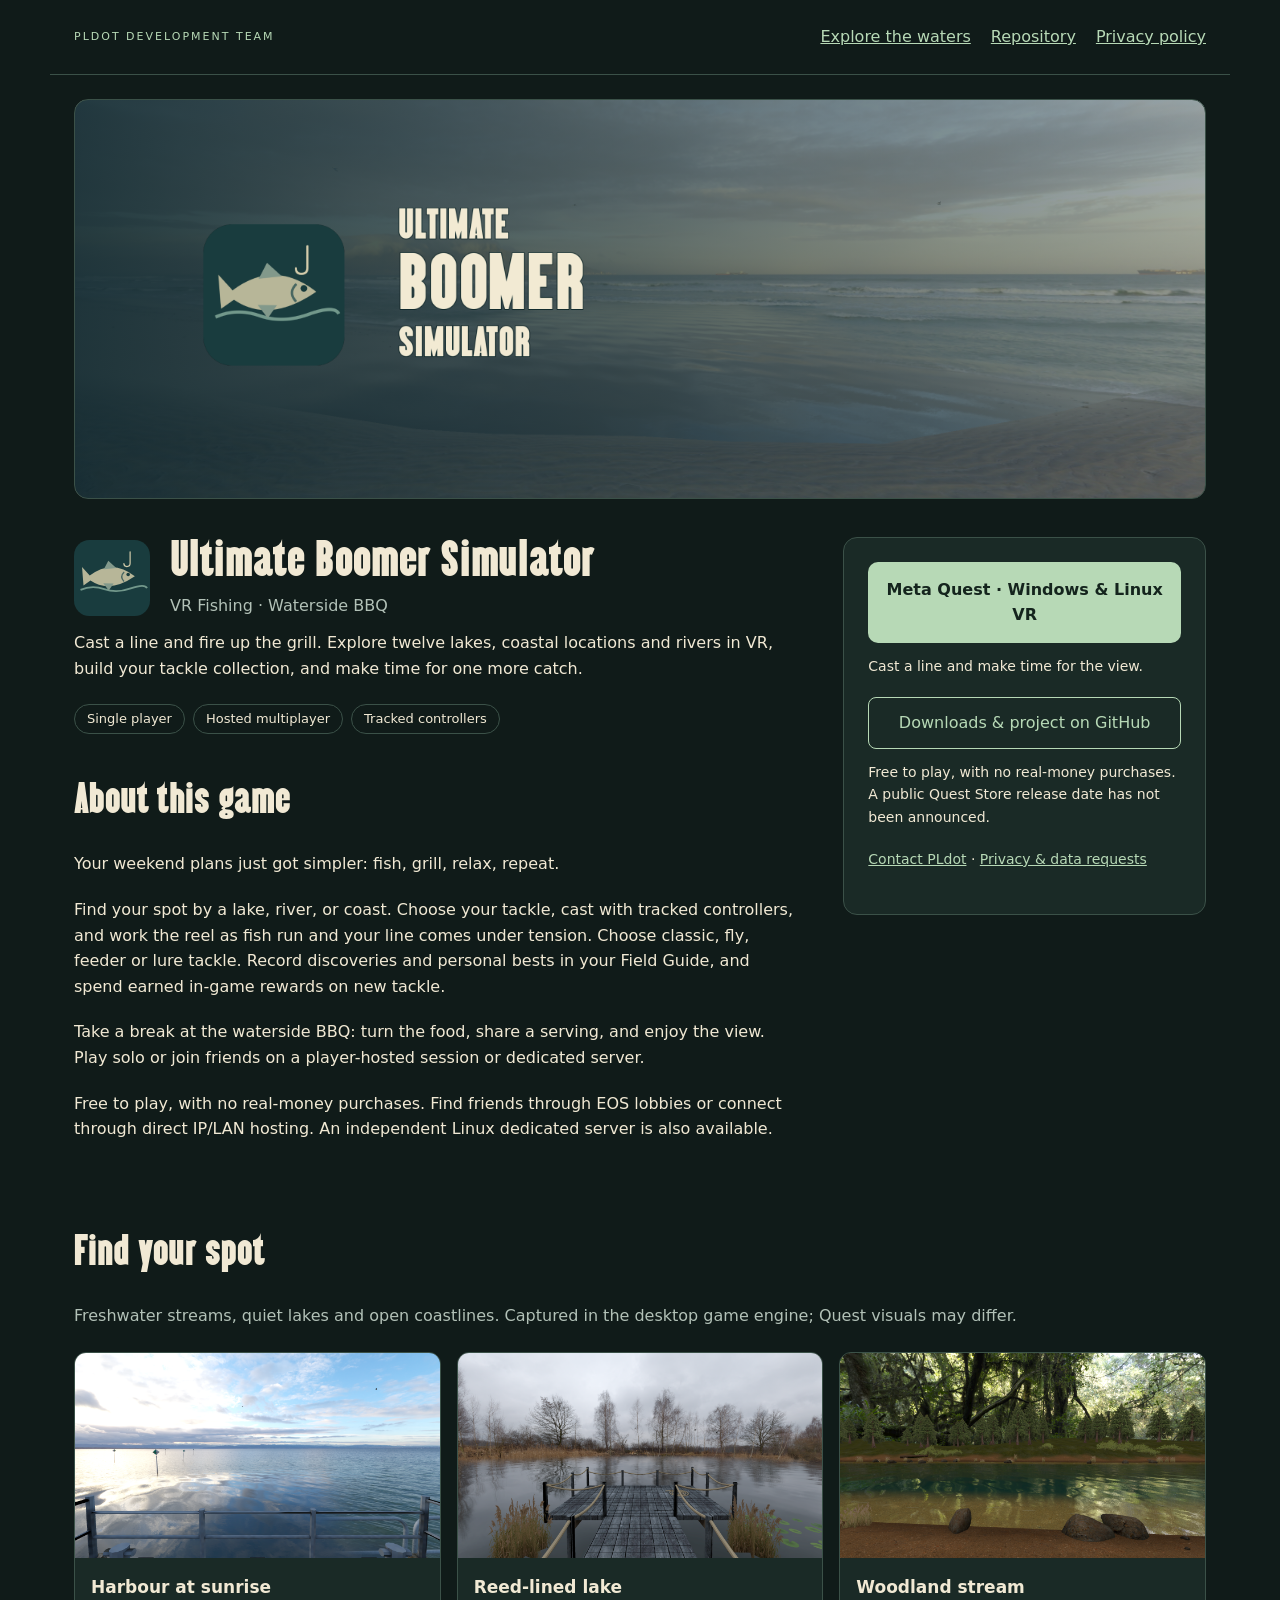
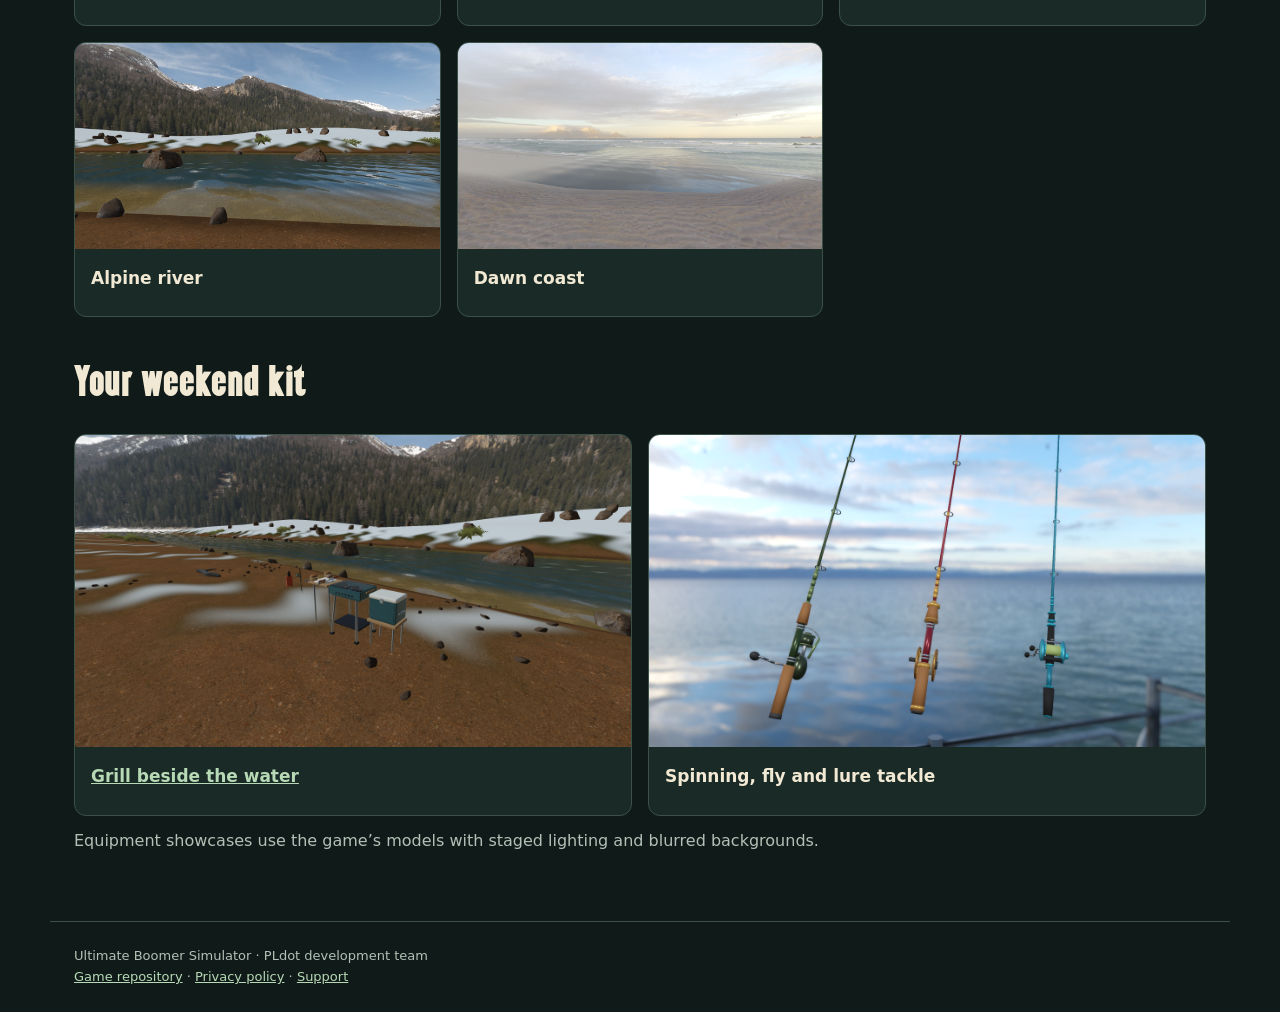
==== commit 8ded63dd: "Update landing page for fishing and BBQ release" ====
--- a/index.html
+++ b/index.html
@@ -1,11 +1,11 @@
 <!doctype html>
 <html lang="en"><meta charset="utf-8"><meta name="viewport" content="width=device-width, initial-scale=1">
 <title>Ultimate Boomer Simulator | PLdot</title>
-<meta name="description" content="Fish, play minigolf and grill in Ultimate Boomer Simulator. Explore the environments, watch the trailer and follow development by PLdot.">
+<meta name="description" content="Fish and grill in Ultimate Boomer Simulator. Explore twelve waters in VR, choose your tackle and cook with friends. Free for Meta Quest and desktop OpenXR.">
 <link rel="canonical" href="https://jebot-git.github.io/">
 <link rel="icon" type="image/png" href="media/icon.png">
 <meta property="og:title" content="Ultimate Boomer Simulator">
-<meta property="og:description" content="Fishing, minigolf and waterside BBQs in VR. Follow development by PLdot.">
+<meta property="og:description" content="VR fishing and waterside BBQs across twelve lakes, coasts and rivers. Follow development by PLdot.">
 <meta property="og:type" content="website">
 <meta property="og:url" content="https://jebot-git.github.io/">
 <meta property="og:image" content="https://jebot-git.github.io/media/cover-landscape.png">
@@ -14,12 +14,12 @@
 *{box-sizing:border-box}body{margin:0;background:var(--bg);color:var(--paper);font:16px/1.6 system-ui,sans-serif}a{color:var(--mint)}a:focus-visible,summary:focus-visible{outline:3px solid #efd393;outline-offset:5px}main,header,footer{max-width:1180px;margin:auto;padding:24px}header{display:flex;justify-content:space-between;gap:16px;align-items:center;border-bottom:1px solid var(--line)}.label,small{font-size:11px;letter-spacing:2px;text-transform:uppercase}.label{color:var(--mint)}.draft{border:1px solid #9b885a;color:#efdaa5;padding:5px 12px;border-radius:30px;font-size:12px}.hero{min-height:310px;display:flex;flex-direction:column;justify-content:center;padding:40px;background:linear-gradient(125deg,#354d40,#1b3432);border:1px dashed #799078;border-radius:14px}.hero h2{font:clamp(32px,5vw,60px)/1.1 Georgia,serif;max-width:650px;margin:20px 0}.hero p{max-width:640px;color:var(--muted)}.layout{display:grid;grid-template-columns:minmax(0,2fr) minmax(250px,1fr);gap:44px;margin-top:38px}.identity{display:flex;gap:20px;align-items:center}.identity img{width:76px;height:76px}h1{font:34px/1.15 Georgia,serif;margin:0 0 8px}h2{font:28px Georgia,serif}h3{font-size:21px;margin:8px 0}p{margin:12px 0 20px}.subtle{color:var(--muted)}.tags{display:flex;flex-wrap:wrap;gap:8px;margin:22px 0}.tags span{border:1px solid var(--line);border-radius:24px;padding:4px 12px;font-size:13px}.price{background:var(--mint);color:#14241d;border-radius:10px;padding:15px;text-align:center;font-weight:650}.aside{background:var(--panel);border:1px solid var(--line);padding:24px;border-radius:14px;align-self:start}.aside p{font-size:14px}.gallery{display:grid;grid-template-columns:repeat(3,1fr);gap:16px;margin-top:24px}.capture{min-height:245px;background:var(--panel);border:1px dashed var(--line);border-radius:12px;padding:22px}.capture p{font-size:14px;color:var(--muted)}.capture small{font-size:9px;letter-spacing:1px}.number{font:28px Georgia,serif;color:var(--mint)}section{margin:44px 0}details{border:1px solid var(--line);border-radius:12px;padding:20px}summary{cursor:pointer;font-weight:600}table{width:100%;border-collapse:collapse;margin:20px 0}th,td{text-align:left;vertical-align:top;border-bottom:1px solid var(--line);padding:12px 8px}th{width:45%;font-weight:500}.copy{white-space:pre-wrap;font:inherit;background:#0e1715;padding:18px;border-radius:8px}footer{color:var(--muted);font-size:13px;border-top:1px solid var(--line)}@media(max-width:750px){.layout,.gallery{grid-template-columns:1fr}.hero{padding:24px;min-height:240px}.identity{align-items:flex-start}h1{font-size:28px}header{flex-wrap:wrap}main{padding:18px}}
 .hero{background:linear-gradient(90deg,#0b242be0,#14272866),url("media/screenshot-05-blouberg_sunrise_2.png") center/cover;border:1px solid var(--line)}.hero img{width:min(680px,100%);height:auto}.capture{padding:0;min-height:0;overflow:hidden;border:1px solid var(--line)}.capture img{width:100%;aspect-ratio:16/9;object-fit:cover;display:block}.capture h3{font-size:17px;padding:8px 16px 16px}video{width:100%;border-radius:12px;background:#112d2f}.equipment{grid-template-columns:repeat(2,1fr)}@media(max-width:750px){.equipment{grid-template-columns:1fr}}
 @font-face{font-family:Almonte;src:url('media/fonts/Almonte.otf');font-display:swap}h1,h2{font-family:Almonte,system-ui,sans-serif;font-weight:400}h1{font-size:42px}h2{font-size:36px}nav{display:flex;gap:20px;flex-wrap:wrap}.button{display:block;padding:12px 18px;border:1px solid var(--mint);border-radius:8px;text-align:center;text-decoration:none}.hero{min-height:400px}.hero img{max-height:340px;object-fit:contain;object-position:left}.skip{position:absolute;left:-9999px}.skip:focus{left:16px;top:16px;background:var(--bg);padding:16px;z-index:2}@media(prefers-reduced-motion:reduce){*{scroll-behavior:auto}}
-#minigolf img{height:auto;aspect-ratio:16/9;object-fit:contain}</style>
-<body><a class="skip" href="#main">Skip to content</a><header><span class="label">PLdot development team</span><nav aria-label="Main navigation"><a href="#environments">Trailer &amp; scenes</a><a href="https://github.com/jebot-git/raifslop">Repository</a><a href="https://jebot-git.github.io/raifslop/privacy.html">Privacy policy</a></nav></header>
+</style>
+<body><a class="skip" href="#main">Skip to content</a><header><span class="label">PLdot development team</span><nav aria-label="Main navigation"><a href="#environments">Explore the waters</a><a href="https://github.com/jebot-git/raifslop">Repository</a><a href="https://jebot-git.github.io/raifslop/privacy.html">Privacy policy</a></nav></header>
 <main id="main"><div class="hero"><img src="media/logo.png" alt="Ultimate Boomer Simulator — fish and hook logo"></div>
-<div class="layout"><div><div class="identity"><img src="media/logo-mark.svg" alt="Existing fish and hook game icon"><div><h1>Ultimate Boomer Simulator</h1><span class="subtle">Fishing · Minigolf · Waterside BBQ</span></div></div><p>Cast a line, play a round, and fire up the grill. Ultimate Boomer Simulator brings fishing, minigolf, and waterside BBQs together in VR. Explore freshwater and coastal settings, build your tackle collection, and make time for one more catch.</p><div class="tags"><span>Single player</span><span>Hosted multiplayer</span><span>Tracked controllers</span></div><section><h2>About this game</h2><p>Your weekend plans just got simpler: fish, putt, grill, repeat.</p><p>Find your spot by a lake, river, or coast. Choose your tackle, cast with tracked controllers, and work the reel as fish run and your line comes under tension. Try fly fishing, record your catches, and spend earned in-game rewards on new tackle.</p><p>Join waterfront minigolf at any of the 12 fishing locations: 18 holes each, with bank shots, narrow passages, raised greens and sunken cups. Your friends can keep fishing or cooking at the same water while you putt. Offshore courses have a moored shuttle boat; courses on solid ground connect by land.</p><p>Keep your fitted putter length and controller angle, use one-hand controls, and check par and player scores on your handheld guide. Teleport to your ball when you choose; hole changes leave you in place.</p><p>Take a break at the waterside BBQ: turn the food, share a serving, and enjoy the view. Play solo or join friends on a player-hosted session or dedicated server.</p><p>Free to play, with no real-money purchases. Multiplayer requires a reachable host or server; automatic matchmaking is not included.</p></section></div>
-<aside class="aside"><div class="price">In development for Meta Quest</div><p>Cast a line, play a round, and make time for the view.</p><a class="button" href="https://github.com/jebot-git/raifslop">Follow the project on GitHub</a><p>Free to play, with no real-money purchases. A public Quest Store release date has not been announced.</p><p><a href="mailto:jewzuv@gmail.com">Contact PLdot</a> · <a href="https://jebot-git.github.io/raifslop/privacy.html">Privacy &amp; data requests</a></p></aside></div>
-<section id="minigolf"><h2>12 waters, 216 minigolf holes</h2><p>All twelve waterfront courses, captured in the game with baked lighting, production water and panoramas. Each has 18 holes. Desktop captures; headset visuals may differ.</p><p class="subtle">Local decorations, bank shots, slopes and raised or recessed greens. Compare best and latest scores, completed rounds and forfeits on minigolf leaderboards.</p><div class="gallery"><article class="capture"><a href="media/minigolf-lakeside.png"><img loading="lazy" width="2560" height="1440" src="media/minigolf-lakeside.png" alt="Cove & Pebble waterfront minigolf course preview"></a><h3>Cove & Pebble</h3><p>18 holes · shared fishing and BBQ location</p></article><article class="capture"><a href="media/minigolf-lake_pier.png"><img loading="lazy" width="2560" height="1440" src="media/minigolf-lake_pier.png" alt="Mooring Masters waterfront minigolf course preview"></a><h3>Mooring Masters</h3><p>18 holes · shared fishing and BBQ location</p></article><article class="capture"><a href="media/minigolf-gray_pier.png"><img loading="lazy" width="2560" height="1440" src="media/minigolf-gray_pier.png" alt="Reedwalk waterfront minigolf course preview"></a><h3>Reedwalk</h3><p>18 holes · shared fishing and BBQ location</p></article><article class="capture"><a href="media/minigolf-bell_park_pier.png"><img loading="lazy" width="2560" height="1440" src="media/minigolf-bell_park_pier.png" alt="Reservoir Regatta waterfront minigolf course preview"></a><h3>Reservoir Regatta</h3><p>18 holes · shared fishing and BBQ location</p></article><article class="capture"><a href="media/minigolf-simons_town_rocks.png"><img loading="lazy" width="2560" height="1440" src="media/minigolf-simons_town_rocks.png" alt="Granite Galleys waterfront minigolf course preview"></a><h3>Granite Galleys</h3><p>18 holes · shared fishing and BBQ location</p></article><article class="capture"><a href="media/minigolf-blouberg_sunrise_2.png"><img loading="lazy" width="2560" height="1440" src="media/minigolf-blouberg_sunrise_2.png" alt="Dawn Dunes waterfront minigolf course preview"></a><h3>Dawn Dunes</h3><p>18 holes · shared fishing and BBQ location</p></article><article class="capture"><a href="media/minigolf-secluded_beach.png"><img loading="lazy" width="2560" height="1440" src="media/minigolf-secluded_beach.png" alt="Smuggler’s Cove waterfront minigolf course preview"></a><h3>Smuggler’s Cove</h3><p>18 holes · shared fishing and BBQ location</p></article><article class="capture"><a href="media/minigolf-fish_hoek_beach.png"><img loading="lazy" width="2560" height="1440" src="media/minigolf-fish_hoek_beach.png" alt="Driftwood Strand waterfront minigolf course preview"></a><h3>Driftwood Strand</h3><p>18 holes · shared fishing and BBQ location</p></article><article class="capture"><a href="media/minigolf-meadow_bend.png"><img loading="lazy" width="2560" height="1440" src="media/minigolf-meadow_bend.png" alt="Meadow Meanders waterfront minigolf course preview"></a><h3>Meadow Meanders</h3><p>18 holes · shared fishing and BBQ location</p></article><article class="capture"><a href="media/minigolf-boulder_run.png"><img loading="lazy" width="2560" height="1440" src="media/minigolf-boulder_run.png" alt="Rapids & Ricochets waterfront minigolf course preview"></a><h3>Rapids & Ricochets</h3><p>18 holes · shared fishing and BBQ location</p></article><article class="capture"><a href="media/minigolf-cedar_creek.png"><img loading="lazy" width="2560" height="1440" src="media/minigolf-cedar_creek.png" alt="Cedar Canopy waterfront minigolf course preview"></a><h3>Cedar Canopy</h3><p>18 holes · shared fishing and BBQ location</p></article><article class="capture"><a href="media/minigolf-glacier_run.png"><img loading="lazy" width="2560" height="1440" src="media/minigolf-glacier_run.png" alt="Glacier Express waterfront minigolf course preview"></a><h3>Glacier Express</h3><p>18 holes · shared fishing and BBQ location</p></article></div></section><section id="environments"><h2>Find your spot</h2><video controls preload="metadata" poster="media/trailer-cover.png"><source src="media/trailer.mp4" type="video/mp4">Your browser cannot play this video. <a href="media/trailer.mp4">Download the trailer</a>.</video><p class="subtle">Fishing waters, lakeside BBQ and coastal and glacier minigolf. Captured in the desktop game engine; Quest visuals may differ.</p><div class="gallery"><article class="capture"><a href="media/screenshot-01-lake_pier.png"><img loading="lazy" src="media/screenshot-01-lake_pier.png" alt="Harbour at sunrise"></a><h3>Harbour at sunrise</h3></article><article class="capture"><a href="media/screenshot-02-gray_pier.png"><img loading="lazy" src="media/screenshot-02-gray_pier.png" alt="Reed-lined lake"></a><h3>Reed-lined lake</h3></article><article class="capture"><a href="media/screenshot-03-cedar_creek.png"><img loading="lazy" src="media/screenshot-03-cedar_creek.png" alt="Woodland stream"></a><h3>Woodland stream</h3></article><article class="capture"><a href="media/screenshot-04-glacier_run.png"><img loading="lazy" src="media/screenshot-04-glacier_run.png" alt="Alpine river"></a><h3>Alpine river</h3></article><article class="capture"><a href="media/screenshot-05-blouberg_sunrise_2.png"><img loading="lazy" src="media/screenshot-05-blouberg_sunrise_2.png" alt="Dawn coast"></a><h3>Dawn coast</h3></article></div></section><section><h2>Your weekend kit</h2><div class="gallery equipment"><article class="capture"><a href="media/bbq-lakeside.png"><img loading="lazy" src="media/bbq-lakeside.png" alt="BBQ station beside the shared fishing water"><h3>Grill beside the water</h3></a></article><article class="capture"><a href="media/promo-tackle.png"><img loading="lazy" src="media/promo-tackle.png" alt="Spinning, fly and lure tackle"></a><h3>Spinning, fly and lure tackle</h3></article></div><p class="subtle">Equipment showcases use the game’s models with staged lighting and blurred backgrounds.</p></section>
+<div class="layout"><div><div class="identity"><img src="media/logo-mark.svg" alt="Existing fish and hook game icon"><div><h1>Ultimate Boomer Simulator</h1><span class="subtle">VR Fishing · Waterside BBQ</span></div></div><p>Cast a line and fire up the grill. Explore twelve lakes, coastal locations and rivers in VR, build your tackle collection, and make time for one more catch.</p><div class="tags"><span>Single player</span><span>Hosted multiplayer</span><span>Tracked controllers</span></div><section><h2>About this game</h2><p>Your weekend plans just got simpler: fish, grill, relax, repeat.</p><p>Find your spot by a lake, river, or coast. Choose your tackle, cast with tracked controllers, and work the reel as fish run and your line comes under tension. Choose classic, fly, feeder or lure tackle. Record discoveries and personal bests in your Field Guide, and spend earned in-game rewards on new tackle.</p><p>Take a break at the waterside BBQ: turn the food, share a serving, and enjoy the view. Play solo or join friends on a player-hosted session or dedicated server.</p><p>Free to play, with no real-money purchases. Find friends through EOS lobbies or connect through direct IP/LAN hosting. An independent Linux dedicated server is also available.</p></section></div>
+<aside class="aside"><div class="price">Meta Quest · Windows &amp; Linux VR</div><p>Cast a line and make time for the view.</p><a class="button" href="https://github.com/jebot-git/raifslop">Downloads &amp; project on GitHub</a><p>Free to play, with no real-money purchases. A public Quest Store release date has not been announced.</p><p><a href="mailto:jewzuv@gmail.com">Contact PLdot</a> · <a href="https://jebot-git.github.io/raifslop/privacy.html">Privacy &amp; data requests</a></p></aside></div>
+<section id="environments"><h2>Find your spot</h2><p class="subtle">Freshwater streams, quiet lakes and open coastlines. Captured in the desktop game engine; Quest visuals may differ.</p><div class="gallery"><article class="capture"><a href="media/screenshot-01-lake_pier.png"><img loading="lazy" src="media/screenshot-01-lake_pier.png" alt="Harbour at sunrise"></a><h3>Harbour at sunrise</h3></article><article class="capture"><a href="media/screenshot-02-gray_pier.png"><img loading="lazy" src="media/screenshot-02-gray_pier.png" alt="Reed-lined lake"></a><h3>Reed-lined lake</h3></article><article class="capture"><a href="media/screenshot-03-cedar_creek.png"><img loading="lazy" src="media/screenshot-03-cedar_creek.png" alt="Woodland stream"></a><h3>Woodland stream</h3></article><article class="capture"><a href="media/screenshot-04-glacier_run.png"><img loading="lazy" src="media/screenshot-04-glacier_run.png" alt="Alpine river"></a><h3>Alpine river</h3></article><article class="capture"><a href="media/screenshot-05-blouberg_sunrise_2.png"><img loading="lazy" src="media/screenshot-05-blouberg_sunrise_2.png" alt="Dawn coast"></a><h3>Dawn coast</h3></article></div></section><section><h2>Your weekend kit</h2><div class="gallery equipment"><article class="capture"><a href="media/bbq-lakeside.png"><img loading="lazy" src="media/bbq-lakeside.png" alt="BBQ station beside the shared fishing water"><h3>Grill beside the water</h3></a></article><article class="capture"><a href="media/promo-tackle.png"><img loading="lazy" src="media/promo-tackle.png" alt="Spinning, fly and lure tackle"></a><h3>Spinning, fly and lure tackle</h3></article></div><p class="subtle">Equipment showcases use the game’s models with staged lighting and blurred backgrounds.</p></section>
 
 
 </main><footer>Ultimate Boomer Simulator · PLdot development team<br><a href="https://github.com/jebot-git/raifslop">Game repository</a> · <a href="https://jebot-git.github.io/raifslop/privacy.html">Privacy policy</a> · <a href="mailto:jewzuv@gmail.com">Support</a></footer></body></html>
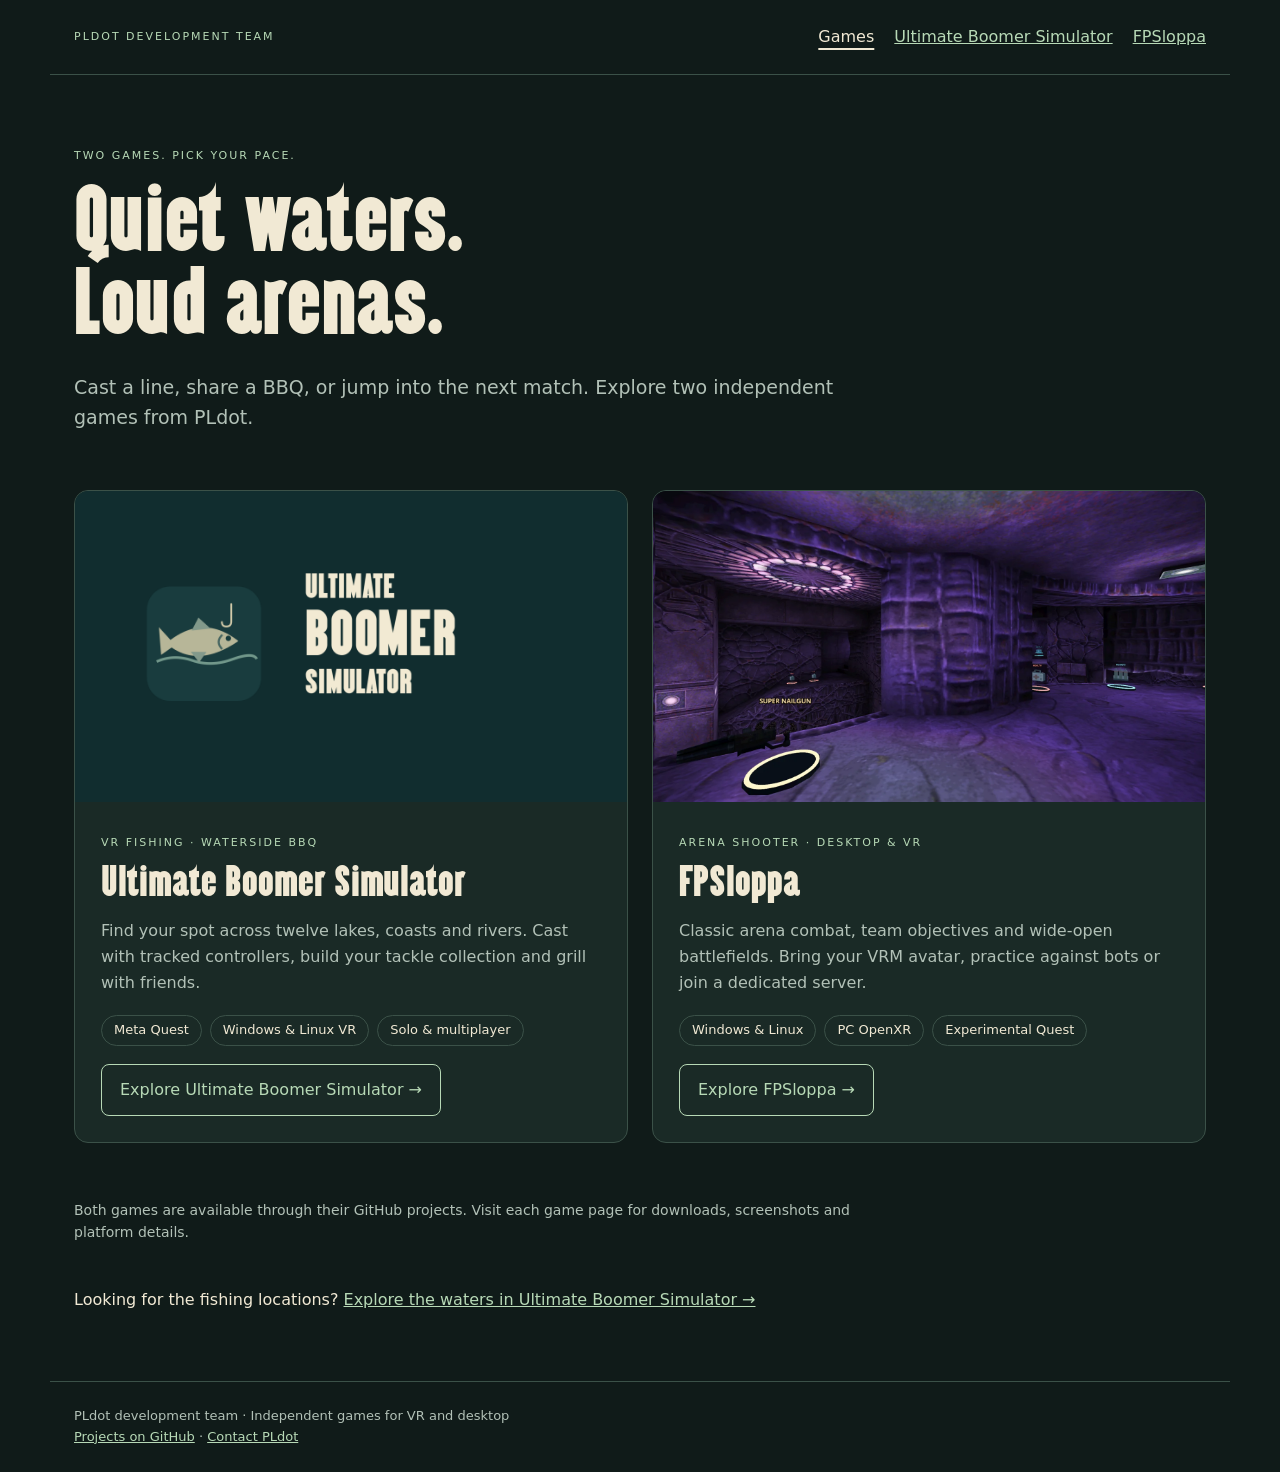
==== commit 8374d972: "Showcase UBS and FPSloppa with game pages and gameplay media" ====
--- a/index.html
+++ b/index.html
@@ -1,25 +1,7 @@
 <!doctype html>
-<html lang="en"><meta charset="utf-8"><meta name="viewport" content="width=device-width, initial-scale=1">
-<title>Ultimate Boomer Simulator | PLdot</title>
-<meta name="description" content="Fish and grill in Ultimate Boomer Simulator. Explore twelve waters in VR, choose your tackle and cook with friends. Free for Meta Quest and desktop OpenXR.">
-<link rel="canonical" href="https://jebot-git.github.io/">
-<link rel="icon" type="image/png" href="media/icon.png">
-<meta property="og:title" content="Ultimate Boomer Simulator">
-<meta property="og:description" content="VR fishing and waterside BBQs across twelve lakes, coasts and rivers. Follow development by PLdot.">
-<meta property="og:type" content="website">
-<meta property="og:url" content="https://jebot-git.github.io/">
-<meta property="og:image" content="https://jebot-git.github.io/media/cover-landscape.png">
-<style>
-:root{color-scheme:dark;--bg:#101b19;--panel:#1a2a26;--line:#3b5148;--muted:#b2c1b7;--paper:#f1e9d4;--mint:#b7d9b6}
-*{box-sizing:border-box}body{margin:0;background:var(--bg);color:var(--paper);font:16px/1.6 system-ui,sans-serif}a{color:var(--mint)}a:focus-visible,summary:focus-visible{outline:3px solid #efd393;outline-offset:5px}main,header,footer{max-width:1180px;margin:auto;padding:24px}header{display:flex;justify-content:space-between;gap:16px;align-items:center;border-bottom:1px solid var(--line)}.label,small{font-size:11px;letter-spacing:2px;text-transform:uppercase}.label{color:var(--mint)}.draft{border:1px solid #9b885a;color:#efdaa5;padding:5px 12px;border-radius:30px;font-size:12px}.hero{min-height:310px;display:flex;flex-direction:column;justify-content:center;padding:40px;background:linear-gradient(125deg,#354d40,#1b3432);border:1px dashed #799078;border-radius:14px}.hero h2{font:clamp(32px,5vw,60px)/1.1 Georgia,serif;max-width:650px;margin:20px 0}.hero p{max-width:640px;color:var(--muted)}.layout{display:grid;grid-template-columns:minmax(0,2fr) minmax(250px,1fr);gap:44px;margin-top:38px}.identity{display:flex;gap:20px;align-items:center}.identity img{width:76px;height:76px}h1{font:34px/1.15 Georgia,serif;margin:0 0 8px}h2{font:28px Georgia,serif}h3{font-size:21px;margin:8px 0}p{margin:12px 0 20px}.subtle{color:var(--muted)}.tags{display:flex;flex-wrap:wrap;gap:8px;margin:22px 0}.tags span{border:1px solid var(--line);border-radius:24px;padding:4px 12px;font-size:13px}.price{background:var(--mint);color:#14241d;border-radius:10px;padding:15px;text-align:center;font-weight:650}.aside{background:var(--panel);border:1px solid var(--line);padding:24px;border-radius:14px;align-self:start}.aside p{font-size:14px}.gallery{display:grid;grid-template-columns:repeat(3,1fr);gap:16px;margin-top:24px}.capture{min-height:245px;background:var(--panel);border:1px dashed var(--line);border-radius:12px;padding:22px}.capture p{font-size:14px;color:var(--muted)}.capture small{font-size:9px;letter-spacing:1px}.number{font:28px Georgia,serif;color:var(--mint)}section{margin:44px 0}details{border:1px solid var(--line);border-radius:12px;padding:20px}summary{cursor:pointer;font-weight:600}table{width:100%;border-collapse:collapse;margin:20px 0}th,td{text-align:left;vertical-align:top;border-bottom:1px solid var(--line);padding:12px 8px}th{width:45%;font-weight:500}.copy{white-space:pre-wrap;font:inherit;background:#0e1715;padding:18px;border-radius:8px}footer{color:var(--muted);font-size:13px;border-top:1px solid var(--line)}@media(max-width:750px){.layout,.gallery{grid-template-columns:1fr}.hero{padding:24px;min-height:240px}.identity{align-items:flex-start}h1{font-size:28px}header{flex-wrap:wrap}main{padding:18px}}
-.hero{background:linear-gradient(90deg,#0b242be0,#14272866),url("media/screenshot-05-blouberg_sunrise_2.png") center/cover;border:1px solid var(--line)}.hero img{width:min(680px,100%);height:auto}.capture{padding:0;min-height:0;overflow:hidden;border:1px solid var(--line)}.capture img{width:100%;aspect-ratio:16/9;object-fit:cover;display:block}.capture h3{font-size:17px;padding:8px 16px 16px}video{width:100%;border-radius:12px;background:#112d2f}.equipment{grid-template-columns:repeat(2,1fr)}@media(max-width:750px){.equipment{grid-template-columns:1fr}}
-@font-face{font-family:Almonte;src:url('media/fonts/Almonte.otf');font-display:swap}h1,h2{font-family:Almonte,system-ui,sans-serif;font-weight:400}h1{font-size:42px}h2{font-size:36px}nav{display:flex;gap:20px;flex-wrap:wrap}.button{display:block;padding:12px 18px;border:1px solid var(--mint);border-radius:8px;text-align:center;text-decoration:none}.hero{min-height:400px}.hero img{max-height:340px;object-fit:contain;object-position:left}.skip{position:absolute;left:-9999px}.skip:focus{left:16px;top:16px;background:var(--bg);padding:16px;z-index:2}@media(prefers-reduced-motion:reduce){*{scroll-behavior:auto}}
-</style>
-<body><a class="skip" href="#main">Skip to content</a><header><span class="label">PLdot development team</span><nav aria-label="Main navigation"><a href="#environments">Explore the waters</a><a href="https://github.com/jebot-git/raifslop">Repository</a><a href="https://jebot-git.github.io/raifslop/privacy.html">Privacy policy</a></nav></header>
-<main id="main"><div class="hero"><img src="media/logo.png" alt="Ultimate Boomer Simulator — fish and hook logo"></div>
-<div class="layout"><div><div class="identity"><img src="media/logo-mark.svg" alt="Existing fish and hook game icon"><div><h1>Ultimate Boomer Simulator</h1><span class="subtle">VR Fishing · Waterside BBQ</span></div></div><p>Cast a line and fire up the grill. Explore twelve lakes, coastal locations and rivers in VR, build your tackle collection, and make time for one more catch.</p><div class="tags"><span>Single player</span><span>Hosted multiplayer</span><span>Tracked controllers</span></div><section><h2>About this game</h2><p>Your weekend plans just got simpler: fish, grill, relax, repeat.</p><p>Find your spot by a lake, river, or coast. Choose your tackle, cast with tracked controllers, and work the reel as fish run and your line comes under tension. Choose classic, fly, feeder or lure tackle. Record discoveries and personal bests in your Field Guide, and spend earned in-game rewards on new tackle.</p><p>Take a break at the waterside BBQ: turn the food, share a serving, and enjoy the view. Play solo or join friends on a player-hosted session or dedicated server.</p><p>Free to play, with no real-money purchases. Find friends through EOS lobbies or connect through direct IP/LAN hosting. An independent Linux dedicated server is also available.</p></section></div>
-<aside class="aside"><div class="price">Meta Quest · Windows &amp; Linux VR</div><p>Cast a line and make time for the view.</p><a class="button" href="https://github.com/jebot-git/raifslop">Downloads &amp; project on GitHub</a><p>Free to play, with no real-money purchases. A public Quest Store release date has not been announced.</p><p><a href="mailto:jewzuv@gmail.com">Contact PLdot</a> · <a href="https://jebot-git.github.io/raifslop/privacy.html">Privacy &amp; data requests</a></p></aside></div>
-<section id="environments"><h2>Find your spot</h2><p class="subtle">Freshwater streams, quiet lakes and open coastlines. Captured in the desktop game engine; Quest visuals may differ.</p><div class="gallery"><article class="capture"><a href="media/screenshot-01-lake_pier.png"><img loading="lazy" src="media/screenshot-01-lake_pier.png" alt="Harbour at sunrise"></a><h3>Harbour at sunrise</h3></article><article class="capture"><a href="media/screenshot-02-gray_pier.png"><img loading="lazy" src="media/screenshot-02-gray_pier.png" alt="Reed-lined lake"></a><h3>Reed-lined lake</h3></article><article class="capture"><a href="media/screenshot-03-cedar_creek.png"><img loading="lazy" src="media/screenshot-03-cedar_creek.png" alt="Woodland stream"></a><h3>Woodland stream</h3></article><article class="capture"><a href="media/screenshot-04-glacier_run.png"><img loading="lazy" src="media/screenshot-04-glacier_run.png" alt="Alpine river"></a><h3>Alpine river</h3></article><article class="capture"><a href="media/screenshot-05-blouberg_sunrise_2.png"><img loading="lazy" src="media/screenshot-05-blouberg_sunrise_2.png" alt="Dawn coast"></a><h3>Dawn coast</h3></article></div></section><section><h2>Your weekend kit</h2><div class="gallery equipment"><article class="capture"><a href="media/bbq-lakeside.png"><img loading="lazy" src="media/bbq-lakeside.png" alt="BBQ station beside the shared fishing water"><h3>Grill beside the water</h3></a></article><article class="capture"><a href="media/promo-tackle.png"><img loading="lazy" src="media/promo-tackle.png" alt="Spinning, fly and lure tackle"></a><h3>Spinning, fly and lure tackle</h3></article></div><p class="subtle">Equipment showcases use the game’s models with staged lighting and blurred backgrounds.</p></section>
-
-
-</main><footer>Ultimate Boomer Simulator · PLdot development team<br><a href="https://github.com/jebot-git/raifslop">Game repository</a> · <a href="https://jebot-git.github.io/raifslop/privacy.html">Privacy policy</a> · <a href="mailto:jewzuv@gmail.com">Support</a></footer></body></html>
+<html lang="en"><head><meta charset="utf-8"><meta name="viewport" content="width=device-width, initial-scale=1"><title>Games | PLdot</title>
+<meta name="description" content="Discover Ultimate Boomer Simulator and FPSloppa: VR fishing and waterside BBQ, or arena action on desktop and in VR."><link rel="canonical" href="https://jebot-git.github.io/"><meta property="og:title" content="Games"><meta property="og:description" content="Discover Ultimate Boomer Simulator and FPSloppa: VR fishing and waterside BBQ, or arena action on desktop and in VR."><meta property="og:type" content="website"><meta property="og:url" content="https://jebot-git.github.io/"><meta property="og:image" content="https://jebot-git.github.io/media/cover-landscape.png"><link rel="icon" href="/media/icon.png"><link rel="stylesheet" href="/style.css"></head><body class=""><a class="skip" href="#main">Skip to content</a><header><a class="site-brand label" href="/">PLdot development team</a><nav aria-label="Main navigation"><a href="/" aria-current="page">Games</a><a href="/ultimate-boomer-simulator/">Ultimate Boomer Simulator</a><a href="/fpsloppa/">FPSloppa</a></nav></header><main id="main"><div class="intro"><span class="label">Two games. Pick your pace.</span><h1>Quiet waters.<br>Loud arenas.</h1><p>Cast a line, share a BBQ, or jump into the next match. Explore two independent games from PLdot.</p></div>
+<div class="games"><article class="game-card"><a href="/ultimate-boomer-simulator/" tabindex="-1" aria-hidden="true"><img src="/media/cover-landscape.png" alt="" width="1280" height="720"></a><div class="card-body"><span class="label">VR fishing · Waterside BBQ</span><h2>Ultimate Boomer Simulator</h2><p>Find your spot across twelve lakes, coasts and rivers. Cast with tracked controllers, build your tackle collection and grill with friends.</p><div class="tags"><span>Meta Quest</span><span>Windows &amp; Linux VR</span><span>Solo &amp; multiplayer</span></div><a class="button" href="/ultimate-boomer-simulator/">Explore Ultimate Boomer Simulator →</a></div></article>
+<article class="game-card"><a href="/fpsloppa/" tabindex="-1" aria-hidden="true"><img src="/media/fpsloppa/magenta.webp" alt="" width="1600" height="900"></a><div class="card-body"><span class="label">Arena shooter · Desktop &amp; VR</span><h2>FPSloppa</h2><p>Classic arena combat, team objectives and wide-open battlefields. Bring your VRM avatar, practice against bots or join a dedicated server.</p><div class="tags"><span>Windows &amp; Linux</span><span>PC OpenXR</span><span>Experimental Quest</span></div><a class="button" href="/fpsloppa/">Explore FPSloppa →</a></div></article></div>
+<p class="section-note">Both games are available through their GitHub projects. Visit each game page for downloads, screenshots and platform details.</p>
+<section id="environments"><p>Looking for the fishing locations? <a href="/ultimate-boomer-simulator/#environments">Explore the waters in Ultimate Boomer Simulator →</a></p></section></main><footer>PLdot development team · Independent games for VR and desktop<br><a href="https://github.com/jebot-git">Projects on GitHub</a> · <a href="mailto:jewzuv@gmail.com">Contact PLdot</a></footer></body></html>
--- a/style.css
+++ b/style.css
@@ -0,0 +1,11 @@
+
+:root{color-scheme:dark;--bg:#101b19;--panel:#1a2a26;--line:#3b5148;--muted:#b2c1b7;--paper:#f1e9d4;--mint:#b7d9b6}
+*{box-sizing:border-box}body{margin:0;background:var(--bg);color:var(--paper);font:16px/1.6 system-ui,sans-serif}a{color:var(--mint)}a:focus-visible,summary:focus-visible{outline:3px solid #efd393;outline-offset:5px}main,header,footer{max-width:1180px;margin:auto;padding:24px}header{display:flex;justify-content:space-between;gap:16px;align-items:center;border-bottom:1px solid var(--line)}.label,small{font-size:11px;letter-spacing:2px;text-transform:uppercase}.label{color:var(--mint)}.draft{border:1px solid #9b885a;color:#efdaa5;padding:5px 12px;border-radius:30px;font-size:12px}.hero{min-height:310px;display:flex;flex-direction:column;justify-content:center;padding:40px;background:linear-gradient(125deg,#354d40,#1b3432);border:1px dashed #799078;border-radius:14px}.hero h2{font:clamp(32px,5vw,60px)/1.1 Georgia,serif;max-width:650px;margin:20px 0}.hero p{max-width:640px;color:var(--muted)}.layout{display:grid;grid-template-columns:minmax(0,2fr) minmax(250px,1fr);gap:44px;margin-top:38px}.identity{display:flex;gap:20px;align-items:center}.identity img{width:76px;height:76px}h1{font:34px/1.15 Georgia,serif;margin:0 0 8px}h2{font:28px Georgia,serif}h3{font-size:21px;margin:8px 0}p{margin:12px 0 20px}.subtle{color:var(--muted)}.tags{display:flex;flex-wrap:wrap;gap:8px;margin:22px 0}.tags span{border:1px solid var(--line);border-radius:24px;padding:4px 12px;font-size:13px}.price{background:var(--mint);color:#14241d;border-radius:10px;padding:15px;text-align:center;font-weight:650}.aside{background:var(--panel);border:1px solid var(--line);padding:24px;border-radius:14px;align-self:start}.aside p{font-size:14px}.gallery{display:grid;grid-template-columns:repeat(3,1fr);gap:16px;margin-top:24px}.capture{min-height:245px;background:var(--panel);border:1px dashed var(--line);border-radius:12px;padding:22px}.capture p{font-size:14px;color:var(--muted)}.capture small{font-size:9px;letter-spacing:1px}.number{font:28px Georgia,serif;color:var(--mint)}section{margin:44px 0}details{border:1px solid var(--line);border-radius:12px;padding:20px}summary{cursor:pointer;font-weight:600}table{width:100%;border-collapse:collapse;margin:20px 0}th,td{text-align:left;vertical-align:top;border-bottom:1px solid var(--line);padding:12px 8px}th{width:45%;font-weight:500}.copy{white-space:pre-wrap;font:inherit;background:#0e1715;padding:18px;border-radius:8px}footer{color:var(--muted);font-size:13px;border-top:1px solid var(--line)}@media(max-width:750px){.layout,.gallery{grid-template-columns:1fr}.hero{padding:24px;min-height:240px}.identity{align-items:flex-start}h1{font-size:28px}header{flex-wrap:wrap}main{padding:18px}}
+.hero{background:linear-gradient(90deg,#0b242be0,#14272866),url("media/screenshot-05-blouberg_sunrise_2.png") center/cover;border:1px solid var(--line)}.hero img{width:min(680px,100%);height:auto}.capture{padding:0;min-height:0;overflow:hidden;border:1px solid var(--line)}.capture img{width:100%;aspect-ratio:16/9;object-fit:cover;display:block}.capture h3{font-size:17px;padding:8px 16px 16px}video{width:100%;border-radius:12px;background:#112d2f}.equipment{grid-template-columns:repeat(2,1fr)}@media(max-width:750px){.equipment{grid-template-columns:1fr}}
+@font-face{font-family:Almonte;src:url('media/fonts/Almonte.otf');font-display:swap}h1,h2{font-family:Almonte,system-ui,sans-serif;font-weight:400}h1{font-size:42px}h2{font-size:36px}nav{display:flex;gap:20px;flex-wrap:wrap}.button{display:block;padding:12px 18px;border:1px solid var(--mint);border-radius:8px;text-align:center;text-decoration:none}.hero{min-height:400px}.hero img{max-height:340px;object-fit:contain;object-position:left}.skip{position:absolute;left:-9999px}.skip:focus{left:16px;top:16px;background:var(--bg);padding:16px;z-index:2}@media(prefers-reduced-motion:reduce){*{scroll-behavior:auto}}
+
+.site-brand{text-decoration:none;color:var(--mint)}nav [aria-current=page]{color:var(--paper);text-decoration-thickness:2px;text-underline-offset:6px}
+.intro{max-width:760px;padding:42px 0 12px}.intro h1{font-size:clamp(46px,7vw,78px);line-height:1.06;margin:16px 0 24px}.intro p{font-size:19px;color:var(--muted)}
+.games{display:grid;grid-template-columns:1fr 1fr;gap:24px;margin:26px 0 56px}.game-card{border:1px solid var(--line);border-radius:14px;overflow:hidden;background:var(--panel)}.game-card>a{display:block;overflow:hidden}.game-card img{width:100%;aspect-ratio:16/9;object-fit:cover;display:block}.card-body{padding:26px}.card-body h2{margin:8px 0 14px}.card-body p{color:var(--muted)}.card-body .button{display:inline-block}.game-card .tags{margin:18px 0}.fps{--bg:#151820;--panel:#202531;--line:#414959;--muted:#bdc4d0;--paper:#f3ecdc;--mint:#dfc4ff}.fps .hero{background:linear-gradient(90deg,#141720e8,#14172055),url('/media/fpsloppa/magenta.webp') center/cover;min-height:420px}.fps .hero h1{font-size:clamp(58px,9vw,104px);margin:12px 0}.fps .hero p{color:var(--paper);font-size:20px;max-width:480px}.hero .label{font-size:12px}.capture figure{margin:0}.capture figcaption{padding:16px}.capture figcaption h3{padding:0;margin:0 0 6px}.capture figcaption p{margin:0}.clips{grid-template-columns:repeat(2,minmax(0,1fr))}.clips video{display:block;aspect-ratio:16/9;border-radius:0}.aside .button+.button{margin-top:12px}.gallery .capture a:focus-visible{display:block;outline-offset:-4px}.facts{display:flex;flex-wrap:wrap;gap:24px;border-block:1px solid var(--line);padding:20px 0;margin:30px 0}.facts p{margin:0}.facts strong{font-size:24px;color:var(--mint);display:block}.section-note{max-width:780px;color:var(--muted);font-size:14px}video:focus-visible{outline:3px solid #efd393;outline-offset:4px}@media(max-width:750px){.games,.clips{grid-template-columns:1fr}.intro{padding-top:24px}.card-body{padding:22px}nav{gap:12px 18px}.fps .hero{min-height:330px}}
+/* Keep intrinsic dimensions for layout reservation without fixing rendered height. */
+.game-card img,.capture img{height:auto}
